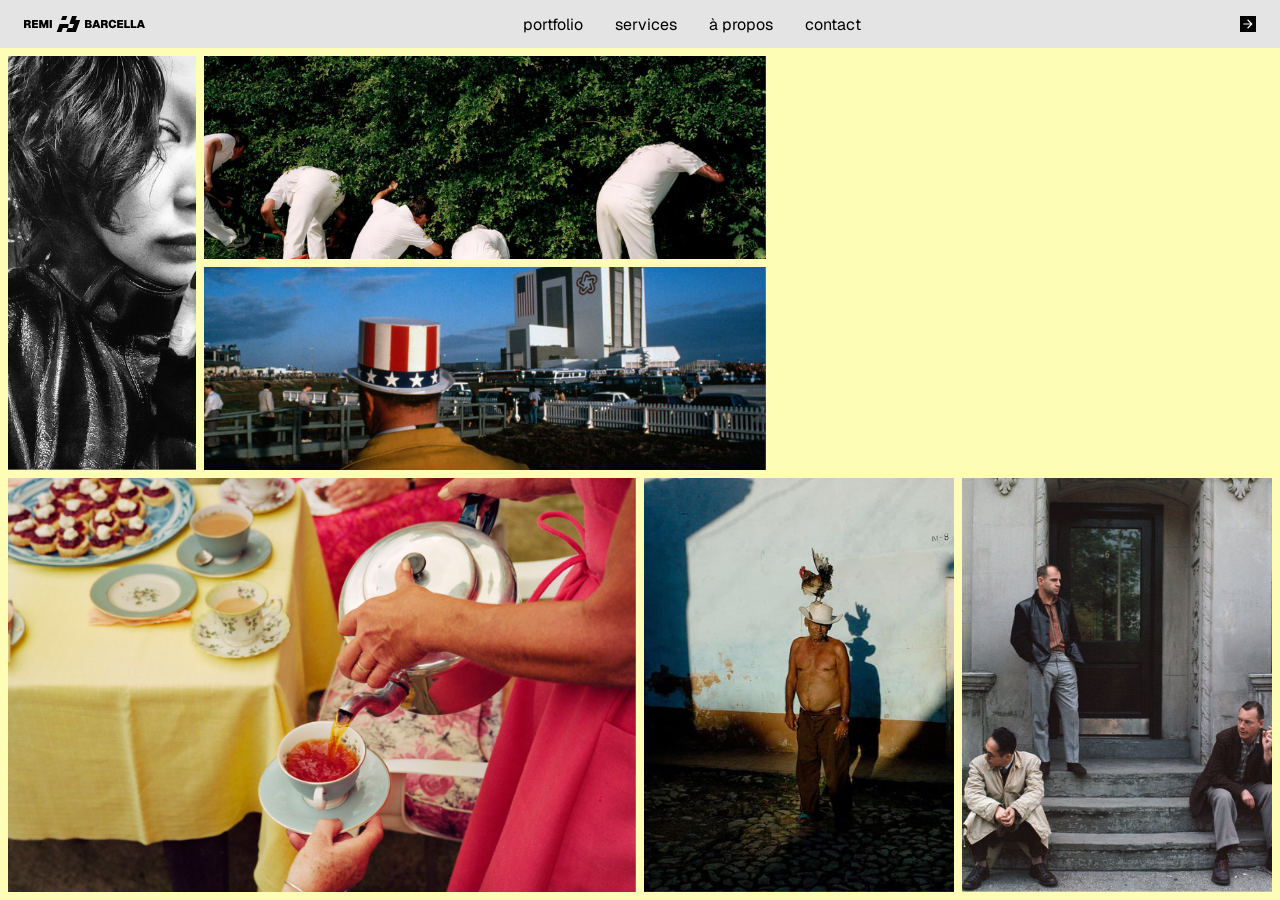
==== index.html @ a30135c5 "upload des fichiers Fichiers html, css et dossiers d'images" ====
<!DOCTYPE html>
<html lang="en">

<head>
    <meta charset="UTF-8">
    <meta name="viewport" content="width=device-width, initial-scale=1.0">
    <title>PORTFOLIO © RÉMI BARCELLA</title>
    <link rel="stylesheet" href="style.css">
</head>

<body>


    <div class="header">

        <img src="./images/Logo-Small.svg" alt="Profile Image">
        <div class="navigation">
            <a href="">portfolio</a>
            <a href="">services</a>
            <a href="">à propos</a>
            <a href="">contact</a>
        </div>
        <img src="./images/arrow_forward.svg" alt="">

    </div>


    <div class="portfolio">

        <div class="portfolio-horizontal-1">
            <img src="./images/projet-1.png" alt="">
            <div class="portfolio-vertical">
                <img src="./images/projet-2.png" alt="">
                <img src="./images/projet-3.png" alt="">
            </div>
        </div>

        <div class="portfolio-horizontal-2">
            <img src="./images/projet-4.png" alt="">
            <div class="portfolio-horizontal-3">
                <img src="./images/projet-5.png" alt="">
                <img src="./images/projet-6.png" alt="">
            </div>

        </div>

    </div>


</body>

</html>
---- style.css ----
@import url('https://fonts.googleapis.com/css2?family=Geist:ital,wght@0,100..900;1,100..900&display=swap');

* {
    padding: 0;
    margin: 0;
    box-sizing: border-box;
}

body {
    font-family: "Geist", sans-serif;
}

a {
    text-decoration: none;
    color: black;
}

.header {
    background-color: rgb(228, 228, 228);
    display: flex;
    justify-content: space-between;
    align-items: center;
    padding: 16px 24px;
    height: 48px;
}

.header img {
    height: 16px;
}

.navigation {
    display: flex;
    align-items: center;
    gap: 32px;
}

.portfolio {
    background-color: rgba(252, 249, 32, 0.329);
    padding: 8px;
    display: flex;
    flex-direction: column;
    gap: 8px;
    height: calc(100vh - 48px);
}

.portfolio-horizontal-1 {
    width: 60%;
    flex: 1;
    min-height: 0;
    display: flex;
    gap: 8px;
}

.portfolio-horizontal-1 > img {
    flex: 7;
    min-width: 0;
}

.portfolio-vertical {
    flex: 3;
    min-width: 0;
    min-height: 0;
    display: flex;
    flex-direction: column;
    gap: 8px;
}

.portfolio-horizontal-2 {
    width: 100%;
    flex: 1;
    min-height: 0;
    display: flex;
    gap: 8px;
}

.portfolio-horizontal-3 {
    width: 50%;
    flex: 1;
    min-width: 0;
    min-height: 0;
    display: flex;
    gap: 8px;
}

.portfolio img {
    display: block;
    width: 100%;
    height: 100%;
    min-width: 0;
    min-height: 0;
    flex: 1;
    object-fit: cover;
}
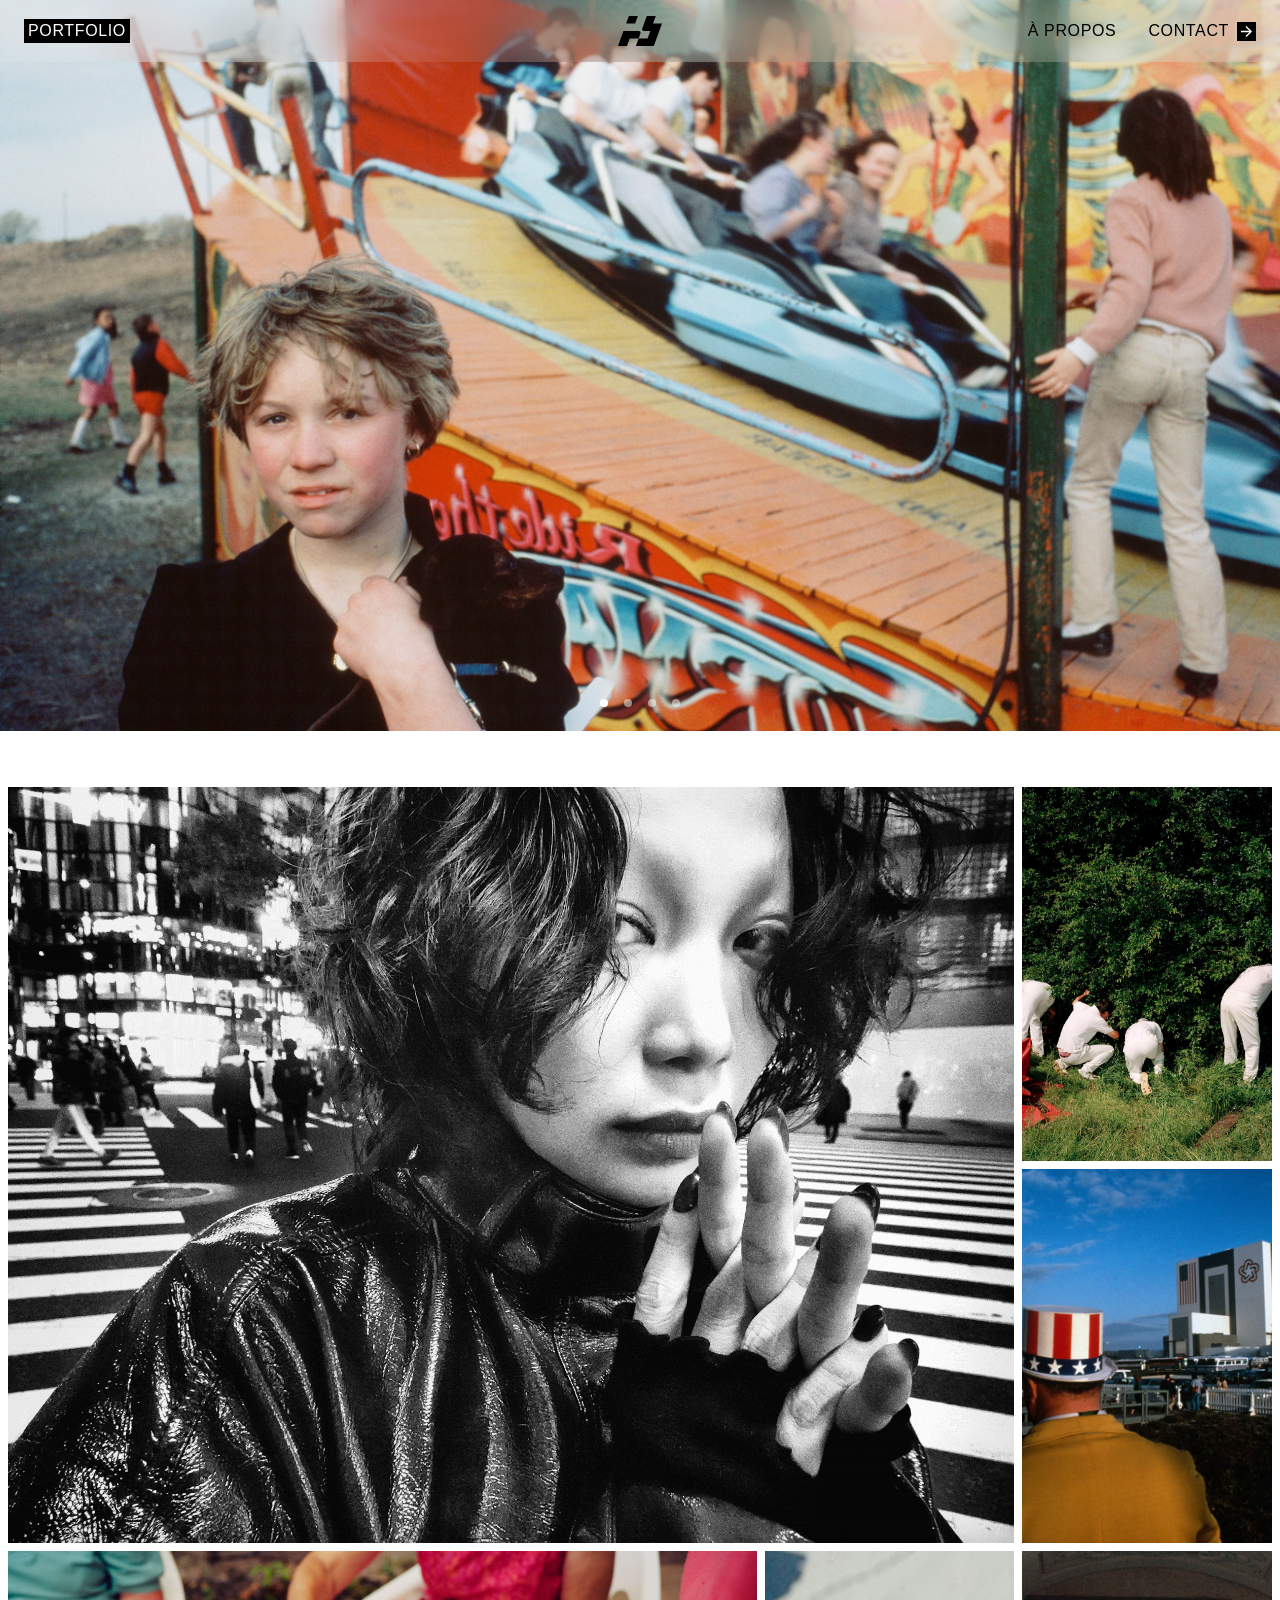
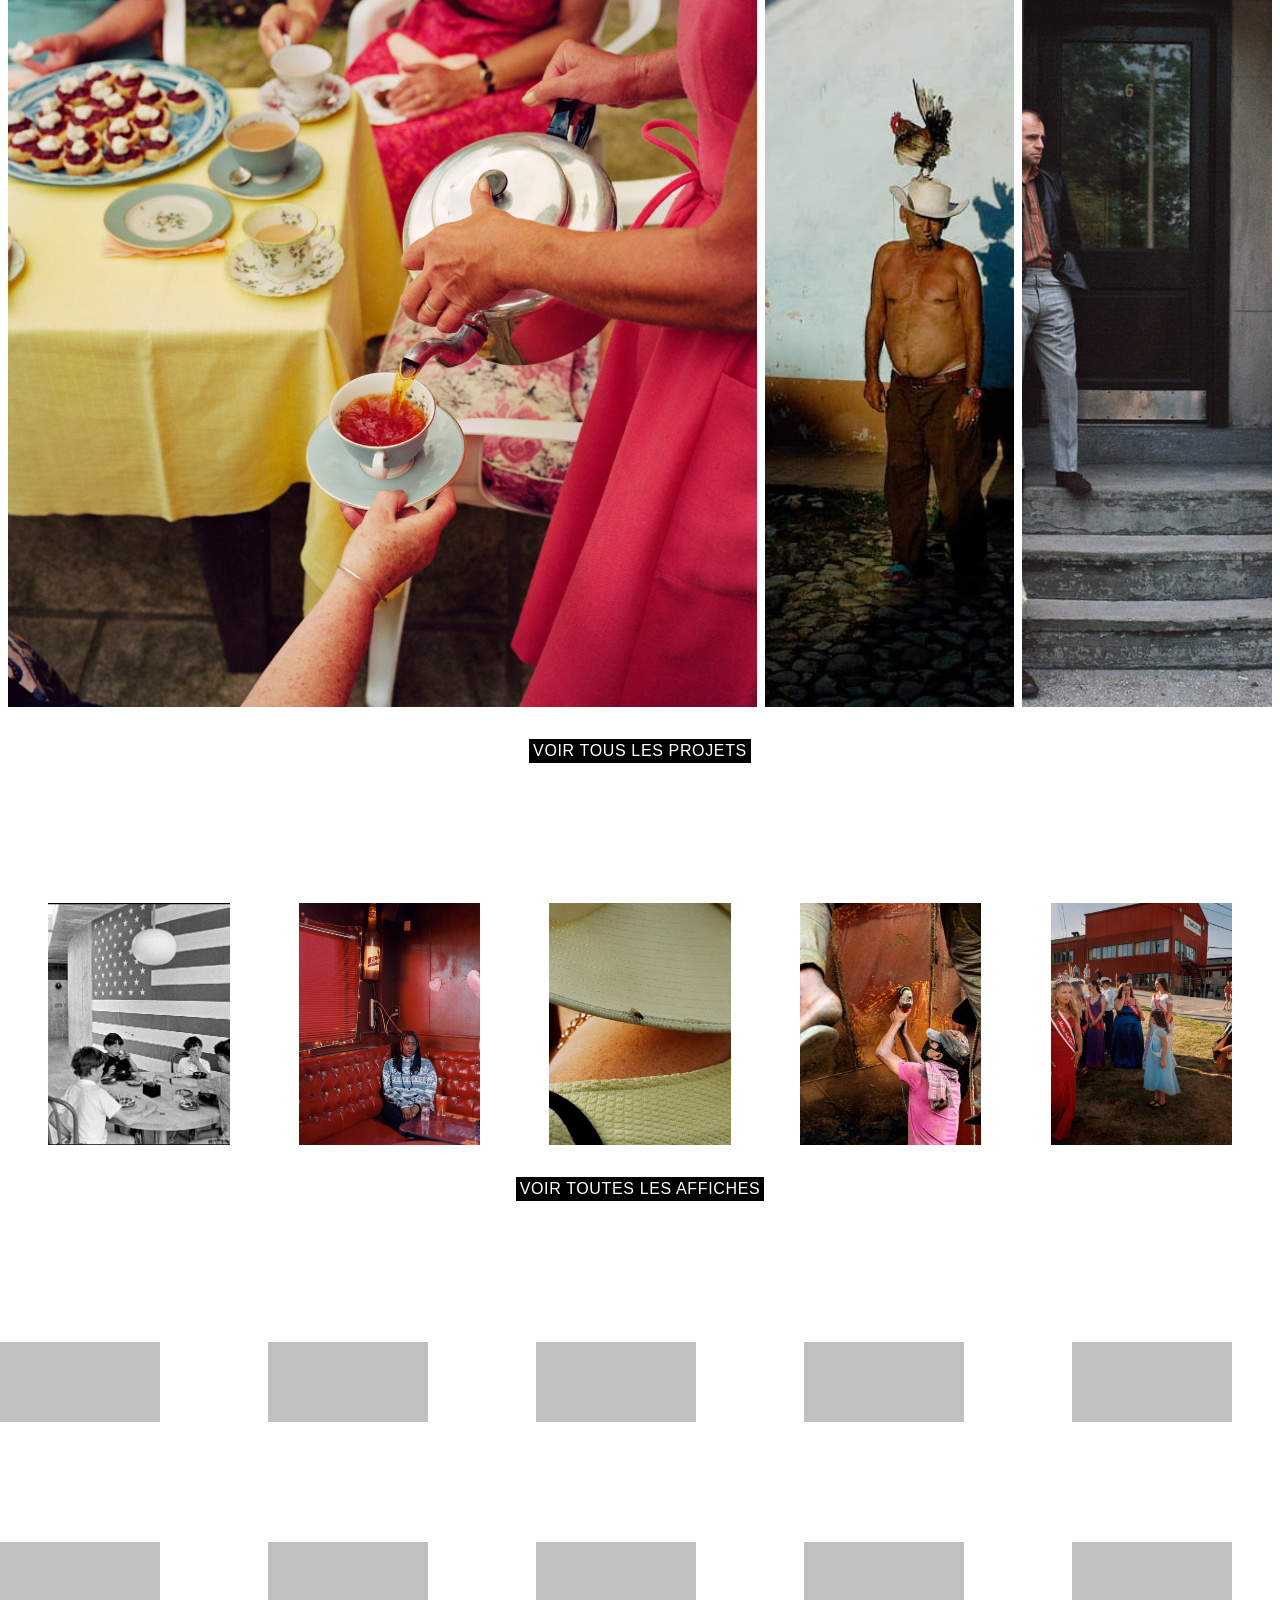
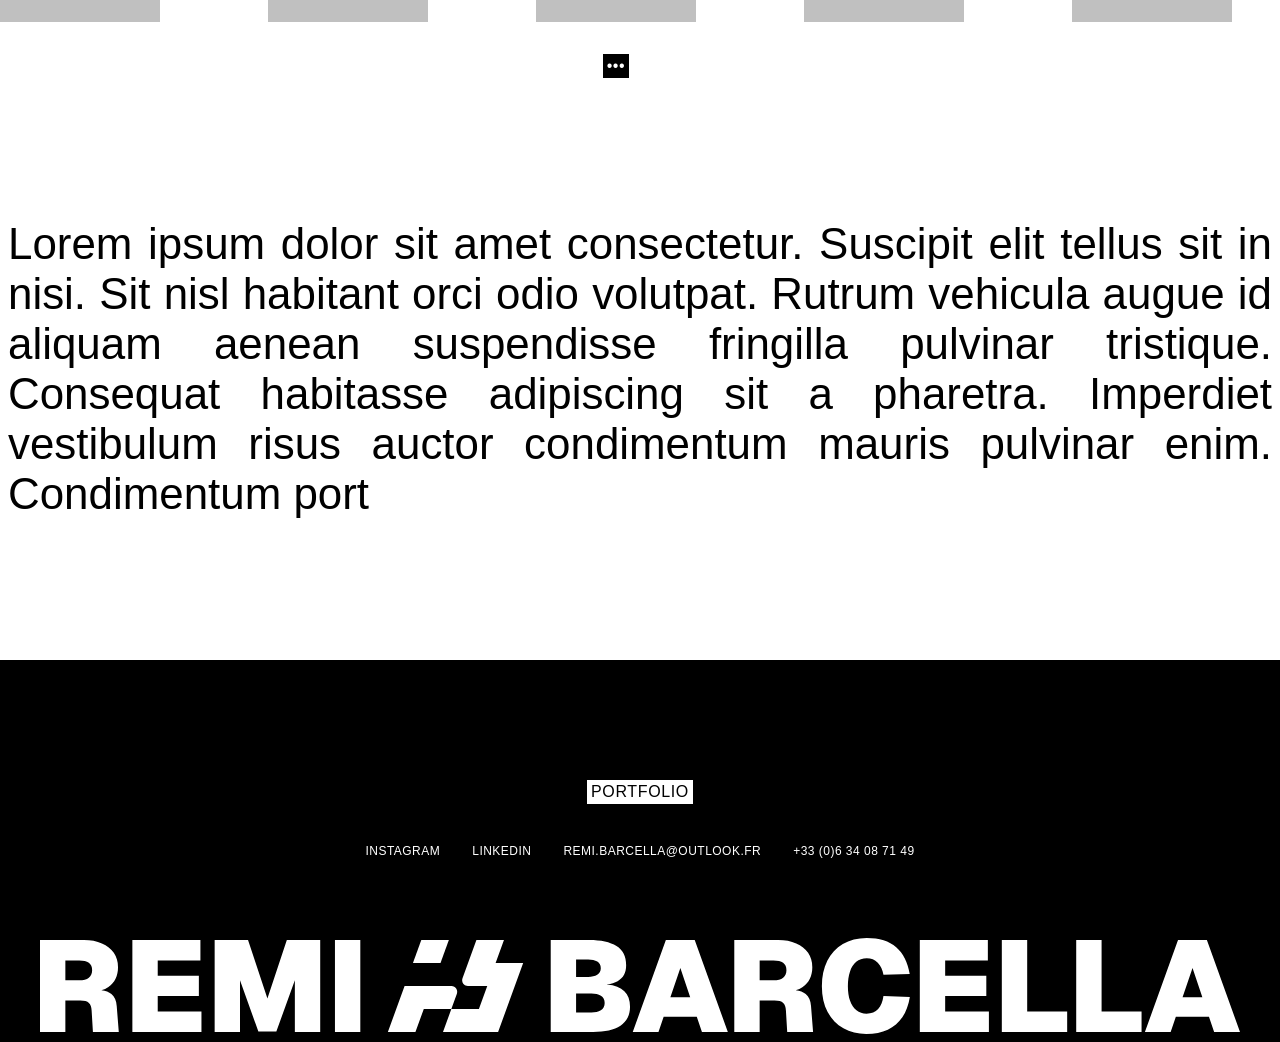
==== commit 51a28320: "new" ====
--- a/index.html
+++ b/index.html
@@ -1,52 +1,137 @@
-<!DOCTYPE html>
-<html lang="en">
+<!doctype html>
+<html lang="<!-- figma:lang -->">
+  <head>
+    <!-- figma:head-start -->
+    <meta charset="UTF-8" />
+    <meta name="viewport" content="width=device-width, initial-scale=1.0" />
+    <title><!-- figma:title --></title>
+    <link rel="stylesheet" href="./style.css" />
+    <!-- figma:head-end -->
+  </head>
+  <body>
+    <!-- figma:body-start -->
+    <div id="top">
+      <header class="header">
+        <nav class="header__primary" aria-label="Navigation principale">
+          <a class="tag tag--dark" href="#portfolio">Portfolio</a>
+        </nav>
 
-<head>
-    <meta charset="UTF-8">
-    <meta name="viewport" content="width=device-width, initial-scale=1.0">
-    <title>PORTFOLIO © RÉMI BARCELLA</title>
-    <link rel="stylesheet" href="style.css">
-</head>
+        <a class="small-logo" href="#top" aria-label="Retour en haut">
+          <span class="small-logo__left"><img src="./images/3428a.svg" alt="" /></span>
+          <span class="small-logo__mark"><img src="./images/594ac.svg" alt="" /></span>
+          <span class="small-logo__right"><img src="./images/a2c84.svg" alt="" /></span>
+        </a>
 
-<body>
+        <nav class="header__secondary" aria-label="Navigation secondaire">
+          <a class="nav-link" href="#about">À propos</a>
+          <a class="nav-link nav-link--arrow" href="#contact">
+            Contact
+            <img src="./images/b7818.svg" alt="" />
+          </a>
+        </nav>
+      </header>
 
+      <main>
+        <section class="hero" aria-label="Projet à la une">
+          <img src="./images/adb32.png" alt="Une jeune personne devant un manège de fête foraine" />
+          <img class="hero__position" src="./images/add03.svg" alt="" />
+        </section>
 
-    <div class="header">
+        <section class="portfolio section" id="portfolio" aria-label="Projets sélectionnés">
+          <div class="project-grid">
+            <a class="project project--lead" href="#contact">
+              <img src="./images/5c494.png" alt="Portrait devant un manège de fête foraine" />
+              <span class="project__label">Voir le projet</span>
+            </a>
+            <a class="project project--small" href="#contact">
+              <img src="./images/0b1e1.png" alt="Portrait de rue en noir et blanc" />
+              <span class="project__label">Voir le projet</span>
+            </a>
+            <a class="project project--small" href="#contact">
+              <img src="./images/46a78.png" alt="Oiseaux blancs marchant dans la végétation" />
+              <span class="project__label">Voir le projet</span>
+            </a>
+            <a class="project project--wide" href="#contact">
+              <img src="./images/0b8a1.png" alt="Thé versé à table" />
+              <span class="project__label">Voir le projet</span>
+            </a>
+            <a class="project project--half" href="#contact">
+              <img src="./images/79999.png" alt="Architecture industrielle sous un ciel bleu" />
+              <span class="project__label">Voir le projet</span>
+            </a>
+            <a class="project project--half" href="#contact">
+              <img src="./images/2a50b.png" alt="Personnes devant un bâtiment vitré" />
+              <span class="project__label">Voir le projet</span>
+            </a>
+          </div>
+          <a class="tag tag--dark section__button" href="#contact">Voir tous les projets</a>
+        </section>
 
-        <img src="./images/Logo-Small.svg" alt="Profile Image">
-        <div class="navigation">
-            <a href="">portfolio</a>
-            <a href="">services</a>
-            <a href="">à propos</a>
-            <a href="">contact</a>
+        <section class="posters section" aria-label="Affiches sélectionnées">
+          <div class="posters__row">
+            <a class="poster" href="#contact">
+              <img src="./images/ac5cf.png" alt="Affiche éditoriale dans un intérieur blanc" />
+            </a>
+            <a class="poster" href="#contact">
+              <img src="./images/9301e.png" alt="Affiche d’exposition rouge" />
+            </a>
+            <a class="poster" href="#contact">
+              <img src="./images/ee701.png" alt="Affiche crème et orange minimaliste" />
+            </a>
+            <a class="poster" href="#contact">
+              <img src="./images/47219.png" alt="Affiche de mode colorée" />
+            </a>
+            <a class="poster" href="#contact">
+              <img src="./images/5e189.png" alt="Affiche rouge pour un événement culturel" />
+            </a>
+          </div>
+          <a class="tag tag--dark section__button" href="#contact">Voir toutes les affiches</a>
+        </section>
+
+        <section class="logos section" aria-label="Identités sélectionnées">
+          <div class="logos__grid">
+            <a class="logo-placeholder" href="#contact" aria-label="Projet d’identité 1"></a>
+            <a class="logo-placeholder" href="#contact" aria-label="Projet d’identité 2"></a>
+            <a class="logo-placeholder" href="#contact" aria-label="Projet d’identité 3"></a>
+            <a class="logo-placeholder" href="#contact" aria-label="Projet d’identité 4"></a>
+            <a class="logo-placeholder" href="#contact" aria-label="Projet d’identité 5"></a>
+            <a class="logo-placeholder" href="#contact" aria-label="Projet d’identité 6"></a>
+            <a class="logo-placeholder" href="#contact" aria-label="Projet d’identité 7"></a>
+            <a class="logo-placeholder" href="#contact" aria-label="Projet d’identité 8"></a>
+            <a class="logo-placeholder" href="#contact" aria-label="Projet d’identité 9"></a>
+            <a class="logo-placeholder" href="#contact" aria-label="Projet d’identité 10"></a>
+          </div>
+          <a
+            class="tag tag--dark section__button"
+            href="#contact"
+            aria-label="Voir toutes les identités"
+            >•••</a
+          >
+        </section>
+
+        <section class="about" id="about">
+          <p>
+            Lorem ipsum dolor sit amet consectetur. Suscipit elit tellus sit in nisi. Sit nisl
+            habitant orci odio volutpat. Rutrum vehicula augue id aliquam aenean suspendisse
+            fringilla pulvinar tristique. Consequat habitasse adipiscing sit a pharetra. Imperdiet
+            vestibulum risus auctor condimentum mauris pulvinar enim. Condimentum port
+          </p>
+        </section>
+      </main>
+
+      <footer class="footer" id="contact">
+        <div class="footer__contact">
+          <a class="tag tag--light" href="#portfolio">Portfolio</a>
+          <nav class="footer__links" aria-label="Liens de contact">
+            <a href="https://www.instagram.com/" target="_blank" rel="noreferrer">Instagram</a>
+            <a href="https://www.linkedin.com/" target="_blank" rel="noreferrer">LinkedIn</a>
+            <a href="mailto:remi.barcella@outlook.fr">remi.barcella@outlook.fr</a>
+            <a href="tel:+33634087149">+33 (0)6 34 08 71 49</a>
+          </nav>
         </div>
-        <img src="./images/arrow_forward.svg" alt="">
-
+        <img class="footer__logo" src="./images/176ca.svg" alt="Remi Barcella" />
+      </footer>
     </div>
-
-
-    <div class="portfolio">
-
-        <div class="portfolio-horizontal-1">
-            <img src="./images/projet-1.png" alt="">
-            <div class="portfolio-vertical">
-                <img src="./images/projet-2.png" alt="">
-                <img src="./images/projet-3.png" alt="">
-            </div>
-        </div>
-
-        <div class="portfolio-horizontal-2">
-            <img src="./images/projet-4.png" alt="">
-            <div class="portfolio-horizontal-3">
-                <img src="./images/projet-5.png" alt="">
-                <img src="./images/projet-6.png" alt="">
-            </div>
-
-        </div>
-
-    </div>
-
-
-</body>
-
-</html>+    <!-- figma:body-end -->
+  </body>
+</html>
--- a/style.css
+++ b/style.css
@@ -1,94 +1,613 @@
-
-@import url('https://fonts.googleapis.com/css2?family=Geist:ital,wght@0,100..900;1,100..900&display=swap');
-
-* {
-    padding: 0;
+@font-face {
+  font-family: "Geist:Bold";
+  src: url("https://static.figma.com/font/Geist_wght__1") format("woff2");
+  font-style: normal;
+  font-weight: 700;
+}
+
+@font-face {
+  font-family: "Geist:Regular";
+  src: url("https://static.figma.com/font/Geist_wght__1") format("woff2");
+  font-style: normal;
+  font-weight: 400;
+}
+
+@layer base {
+  *,
+  *::before,
+  *::after {
+    box-sizing: border-box;
+  }
+
+  html {
+    scroll-behavior: smooth;
+  }
+
+  body {
+    min-width: 320px;
     margin: 0;
-    box-sizing: border-box;
-}
-
-body {
-    font-family: "Geist", sans-serif;
-}
-
-a {
+    background: #fff;
+    color: #000;
+    font-family: "Geist:Regular", Arial, sans-serif;
+  }
+
+  a {
+    color: inherit;
     text-decoration: none;
-    color: black;
+  }
+
+  img {
+    display: block;
+  }
+
+  p {
+    margin: 0;
+  }
+}
+
+:root {
+  --page-gap: clamp(88px, 11vw, 180px);
+  --edge: clamp(8px, 0.5vw, 12px);
 }
 
 .header {
-    background-color: rgb(228, 228, 228);
-    display: flex;
-    justify-content: space-between;
-    align-items: center;
-    padding: 16px 24px;
-    height: 48px;
-}
-
-.header img {
-    height: 16px;
-}
-
-.navigation {
-    display: flex;
-    align-items: center;
-    gap: 32px;
+  position: absolute;
+  z-index: 10;
+  top: 0;
+  left: 0;
+  display: grid;
+  width: 100%;
+  grid-template-columns: 1fr auto 1fr;
+  align-items: center;
+  padding: 16px 24px;
+  background: rgb(255 255 255 / 10%);
+  backdrop-filter: blur(25px);
+}
+
+.header__primary {
+  justify-self: start;
+}
+
+.header__secondary {
+  display: flex;
+  align-items: center;
+  justify-self: end;
+  gap: 32px;
+}
+
+.tag,
+.nav-link,
+.footer__links {
+  letter-spacing: 0.04em;
+  text-transform: uppercase;
+}
+
+.tag {
+  display: inline-flex;
+  align-items: center;
+  justify-content: center;
+  padding: 4px;
+  font-size: 16px;
+  line-height: 1;
+  transition:
+    color 180ms ease,
+    background-color 180ms ease;
+}
+
+.tag--dark {
+  background: #000;
+  color: #fff;
+}
+
+.tag--dark:hover,
+.tag--dark:focus-visible {
+  background: #fff;
+  color: #000;
+  outline: 1px solid #000;
+}
+
+.tag--light {
+  background: #fff;
+  color: #000;
+}
+
+.tag--light:hover,
+.tag--light:focus-visible {
+  background: #000;
+  color: #fff;
+  outline: 1px solid #fff;
+}
+
+.nav-link {
+  position: relative;
+  font-size: 16px;
+  line-height: 1;
+}
+
+.nav-link::after,
+.footer__links a::after {
+  position: absolute;
+  right: 0;
+  bottom: -4px;
+  left: 0;
+  height: 1px;
+  content: "";
+  background: currentColor;
+  transform: scaleX(0);
+  transform-origin: right;
+  transition: transform 220ms ease;
+}
+
+.nav-link:hover::after,
+.nav-link:focus-visible::after,
+.footer__links a:hover::after,
+.footer__links a:focus-visible::after {
+  transform: scaleX(1);
+  transform-origin: left;
+}
+
+.nav-link--arrow {
+  display: flex;
+  align-items: center;
+  gap: 8px;
+}
+
+.nav-link--arrow img {
+  width: 19px;
+  height: 19px;
+  transition: transform 300ms ease-out;
+}
+
+.nav-link--arrow:hover img {
+  transform: translateX(5px);
+}
+
+.small-logo {
+  position: relative;
+  display: block;
+  width: 44px;
+  height: 30px;
+  overflow: hidden;
+}
+
+.small-logo span,
+.small-logo img {
+  position: absolute;
+  inset: 0;
+  width: 100%;
+  height: 100%;
+}
+
+.small-logo__left {
+  transform: translateX(-118%);
+  transition: transform 200ms ease-out;
+}
+
+.small-logo__mark {
+  transition: transform 200ms ease-out;
+}
+
+.small-logo__right {
+  transform: translateX(118%);
+  transition: transform 200ms ease-out;
+}
+
+.small-logo:hover .small-logo__left {
+  transform: translateX(-28%);
+}
+
+.small-logo:hover .small-logo__mark {
+  transform: scale(0.7);
+}
+
+.small-logo:hover .small-logo__right {
+  transform: translateX(28%);
+}
+
+main {
+  display: flex;
+  flex-direction: column;
+  gap: var(--page-gap);
+}
+
+.hero {
+  position: relative;
+  display: flex;
+  width: 100%;
+  aspect-ratio: 1632 / 932;
+  align-items: flex-end;
+  justify-content: center;
+  padding: 24px;
+  overflow: hidden;
+}
+
+.hero > img:first-child {
+  position: absolute;
+  inset: 0;
+  width: 100%;
+  height: 100%;
+  object-fit: cover;
+}
+
+.hero__position {
+  position: relative;
+  z-index: 1;
+  width: 80px;
+  height: 8px;
+}
+
+.section {
+  display: flex;
+  flex-direction: column;
+  align-items: center;
+  gap: 32px;
 }
 
 .portfolio {
-    background-color: rgba(252, 249, 32, 0.329);
-    padding: 8px;
+  margin-top: calc(-1 * var(--page-gap) + 56px);
+  padding-inline: 8px;
+}
+
+.project-grid {
+  display: grid;
+  width: 100%;
+  grid-template-columns: 3fr 1fr 1fr;
+  grid-template-rows: repeat(4, minmax(0, 1fr));
+  gap: 8px;
+  aspect-ratio: 1616 / 1100.5;
+}
+
+.project {
+  position: relative;
+  min-height: 0;
+  overflow: hidden;
+}
+
+.project > img {
+  width: 100%;
+  height: 100%;
+  object-fit: cover;
+  transition: transform 300ms ease-out;
+}
+
+.project:hover > img,
+.project:focus-visible > img {
+  transform: scale(1.025);
+}
+
+.project__label {
+  position: absolute;
+  bottom: 24px;
+  left: 24px;
+  padding: 4px;
+  background: #000;
+  color: #fff;
+  font-size: 13px;
+  letter-spacing: 0.04em;
+  opacity: 0;
+  text-transform: uppercase;
+  transform: translateY(8px);
+  transition:
+    opacity 300ms ease-out,
+    transform 300ms ease-out;
+}
+
+.project:hover .project__label,
+.project:focus-visible .project__label {
+  opacity: 1;
+  transform: translateY(0);
+}
+
+.project--lead {
+  grid-column: 1 / 3;
+  grid-row: 1 / 3;
+}
+
+.project--small:nth-child(2) {
+  grid-column: 3;
+  grid-row: 1;
+}
+
+.project--small:nth-child(3) {
+  grid-column: 3;
+  grid-row: 2;
+}
+
+.project--wide {
+  grid-column: 1;
+  grid-row: 3 / 5;
+}
+
+.project--half:nth-child(5) {
+  grid-column: 2;
+  grid-row: 3 / 5;
+}
+
+.project--half:nth-child(6) {
+  grid-column: 3;
+  grid-row: 3 / 5;
+}
+
+.section__button {
+  align-self: center;
+}
+
+.posters {
+  padding-inline: 48px;
+}
+
+.posters__row {
+  display: flex;
+  width: min(100%, 1461px);
+  align-items: center;
+  justify-content: space-between;
+  gap: clamp(24px, 5.4vw, 88px);
+}
+
+.poster {
+  width: 237px;
+  aspect-ratio: 237 / 316;
+  overflow: hidden;
+}
+
+.poster img {
+  width: 100%;
+  height: 100%;
+  object-fit: cover;
+  transition: transform 200ms ease-out;
+}
+
+.poster:last-child img {
+  width: 166.67%;
+  max-width: none;
+  transform: translateX(-19.48%);
+}
+
+.poster:hover img,
+.poster:focus-visible img {
+  transform: scale(1.045);
+}
+
+.poster:last-child:hover img,
+.poster:last-child:focus-visible img {
+  transform: translateX(-19.48%) scale(1.045);
+}
+
+.logos {
+  width: min(calc(100% - 48px), 1460px);
+}
+
+.logos__grid {
+  display: grid;
+  width: 100%;
+  grid-template-columns: repeat(5, 160px);
+  justify-content: space-between;
+  row-gap: 120px;
+}
+
+.logo-placeholder {
+  width: 160px;
+  height: 80px;
+  background: #c0c0c0;
+  transition:
+    background-color 200ms ease-out,
+    transform 200ms ease-out;
+}
+
+.logo-placeholder:hover,
+.logo-placeholder:focus-visible {
+  background: #000;
+  transform: translateY(-4px);
+}
+
+.about {
+  padding-inline: 8px;
+}
+
+.about p {
+  max-width: 1616px;
+  margin-inline: auto;
+  font-size: clamp(30px, 3.43vw, 56px);
+  line-height: normal;
+  text-align: justify;
+}
+
+.footer {
+  display: flex;
+  flex-direction: column;
+  align-items: center;
+  gap: 80px;
+  margin-top: var(--page-gap);
+  padding: 120px 40px 8px;
+  background: #000;
+  color: #fff;
+}
+
+.footer__contact {
+  display: flex;
+  flex-direction: column;
+  align-items: center;
+  gap: 40px;
+}
+
+.footer__links {
+  display: flex;
+  align-items: center;
+  gap: 32px;
+  font-size: 12px;
+}
+
+.footer__links a {
+  position: relative;
+}
+
+.footer__logo {
+  width: 100%;
+  height: auto;
+}
+
+@media (max-width: 900px) {
+  :root {
+    --page-gap: 96px;
+  }
+
+  .header {
+    padding: 12px 16px;
+  }
+
+  .header__secondary {
+    gap: 16px;
+  }
+
+  .nav-link {
+    font-size: 13px;
+  }
+
+  .project-grid {
+    grid-template-columns: repeat(2, 1fr);
+    grid-template-rows: none;
+    aspect-ratio: auto;
+  }
+
+  .project,
+  .project--lead,
+  .project--small:nth-child(2),
+  .project--small:nth-child(3),
+  .project--wide,
+  .project--half:nth-child(5),
+  .project--half:nth-child(6) {
+    grid-column: auto;
+    grid-row: auto;
+    aspect-ratio: 4 / 3;
+  }
+
+  .project--lead {
+    grid-column: 1 / -1;
+    aspect-ratio: 966 / 731;
+  }
+
+  .posters {
+    padding-inline: 24px;
+  }
+
+  .posters__row {
+    gap: 24px;
+    overflow-x: auto;
+    padding-bottom: 8px;
+    scroll-snap-type: x mandatory;
+  }
+
+  .poster {
+    width: 28vw;
+    min-width: 180px;
+    scroll-snap-align: start;
+  }
+
+  .logos__grid {
+    grid-template-columns: repeat(3, 160px);
+    justify-content: space-around;
+    row-gap: 72px;
+  }
+
+  .footer__links {
+    flex-wrap: wrap;
+    justify-content: center;
+  }
+}
+
+@media (max-width: 600px) {
+  :root {
+    --page-gap: 72px;
+  }
+
+  .header {
+    grid-template-columns: 1fr auto;
+  }
+
+  .header__primary,
+  .header__secondary .nav-link:first-child {
+    display: none;
+  }
+
+  .small-logo {
+    grid-column: 1;
+    grid-row: 1;
+    justify-self: start;
+  }
+
+  .header__secondary {
+    grid-column: 2;
+    grid-row: 1;
+  }
+
+  .hero {
+    min-height: 62vh;
+    aspect-ratio: auto;
+  }
+
+  .portfolio {
+    margin-top: calc(-1 * var(--page-gap) + 32px);
+  }
+
+  .project-grid {
     display: flex;
     flex-direction: column;
-    gap: 8px;
-    height: calc(100vh - 48px);
-}
-
-.portfolio-horizontal-1 {
-    width: 60%;
-    flex: 1;
-    min-height: 0;
-    display: flex;
-    gap: 8px;
-}
-
-.portfolio-horizontal-1 > img {
-    flex: 7;
-    min-width: 0;
-}
-
-.portfolio-vertical {
-    flex: 3;
-    min-width: 0;
-    min-height: 0;
-    display: flex;
+  }
+
+  .project,
+  .project--lead {
+    width: 100%;
+    aspect-ratio: 4 / 3;
+  }
+
+  .project--lead {
+    aspect-ratio: 3 / 4;
+  }
+
+  .logos {
+    width: calc(100% - 32px);
+  }
+
+  .logos__grid {
+    grid-template-columns: repeat(2, minmax(0, 1fr));
+    gap: 48px 28px;
+  }
+
+  .logo-placeholder {
+    width: 100%;
+    height: auto;
+    aspect-ratio: 2 / 1;
+  }
+
+  .about {
+    padding-inline: 16px;
+  }
+
+  .about p {
+    font-size: 27px;
+    text-align: left;
+  }
+
+  .footer {
+    gap: 64px;
+    padding: 88px 16px 8px;
+  }
+
+  .footer__links {
     flex-direction: column;
-    gap: 8px;
-}
-
-.portfolio-horizontal-2 {
-    width: 100%;
-    flex: 1;
-    min-height: 0;
-    display: flex;
-    gap: 8px;
-}
-
-.portfolio-horizontal-3 {
-    width: 50%;
-    flex: 1;
-    min-width: 0;
-    min-height: 0;
-    display: flex;
-    gap: 8px;
-}
-
-.portfolio img {
-    display: block;
-    width: 100%;
-    height: 100%;
-    min-width: 0;
-    min-height: 0;
-    flex: 1;
-    object-fit: cover;
-}
+    gap: 18px;
+  }
+}
+
+@media (prefers-reduced-motion: reduce) {
+  html {
+    scroll-behavior: auto;
+  }
+
+  *,
+  *::before,
+  *::after {
+    scroll-behavior: auto !important;
+    transition-duration: 0.01ms !important;
+  }
+}
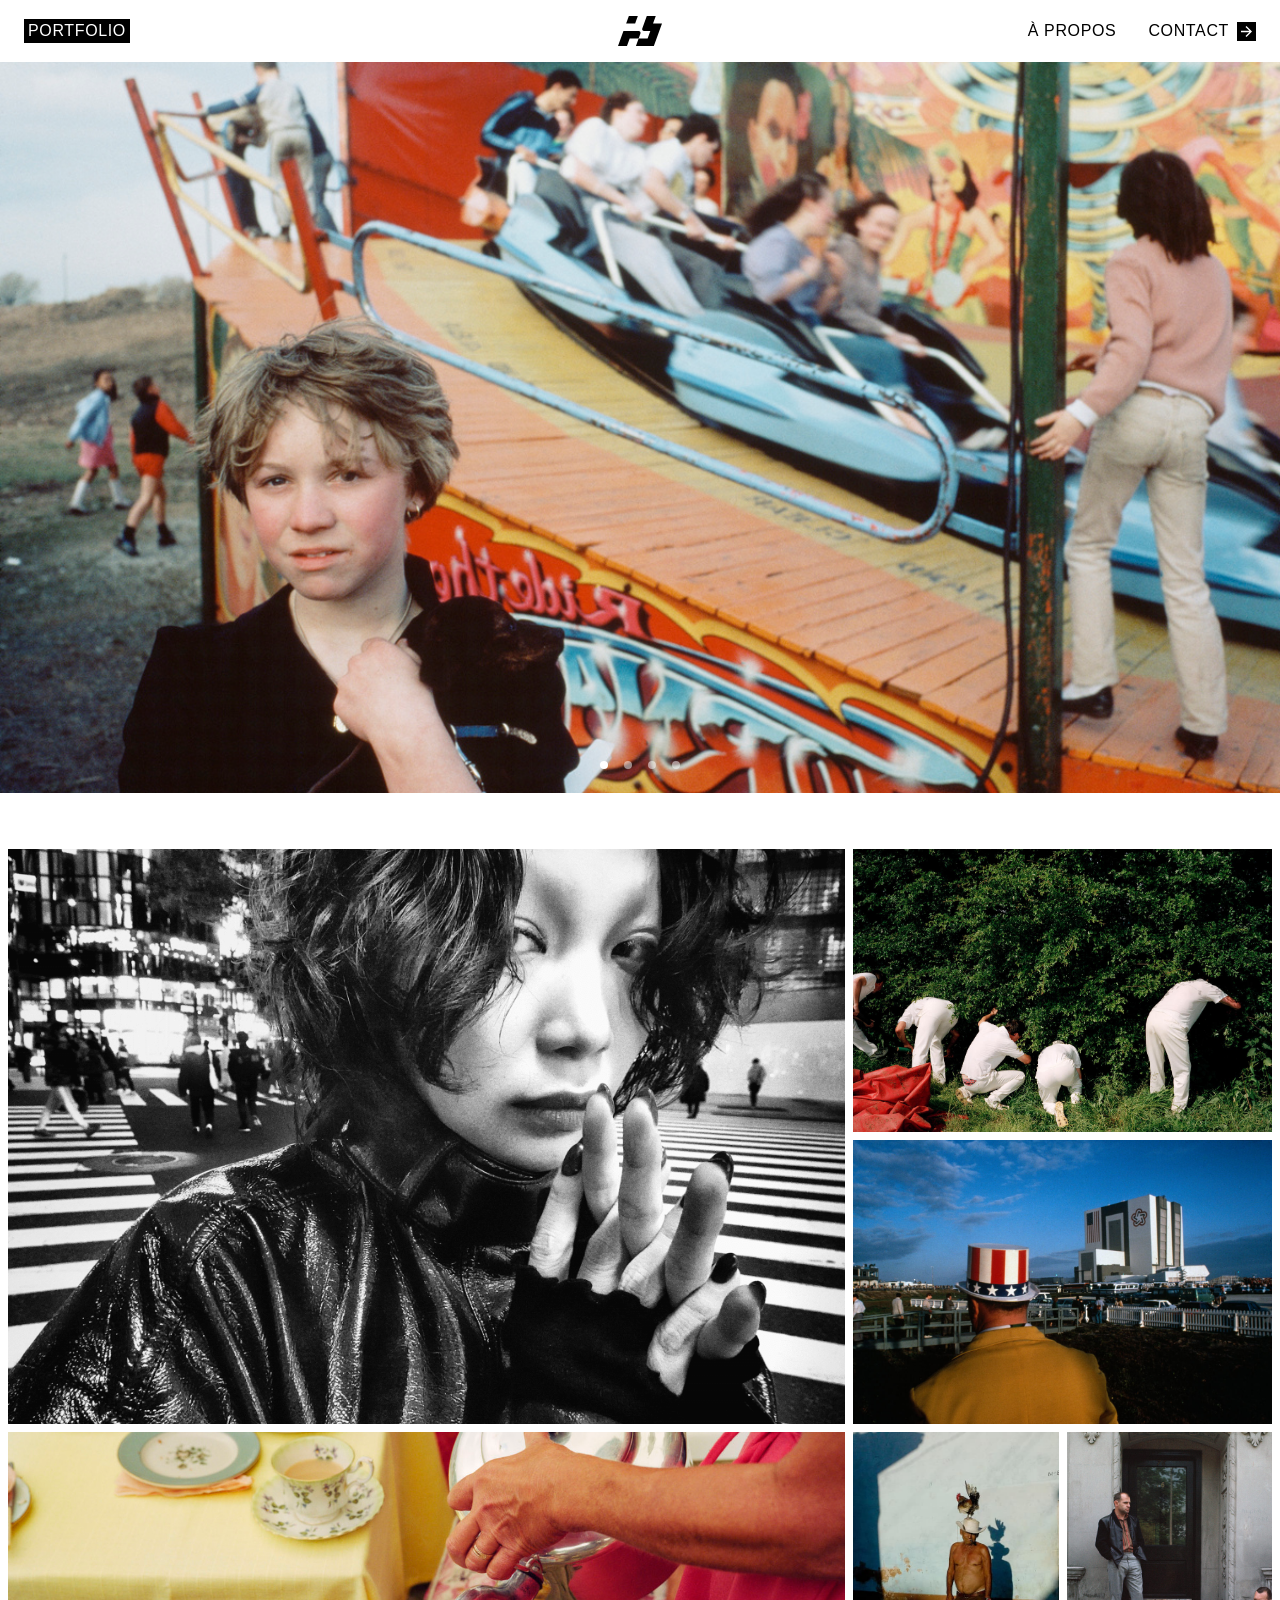
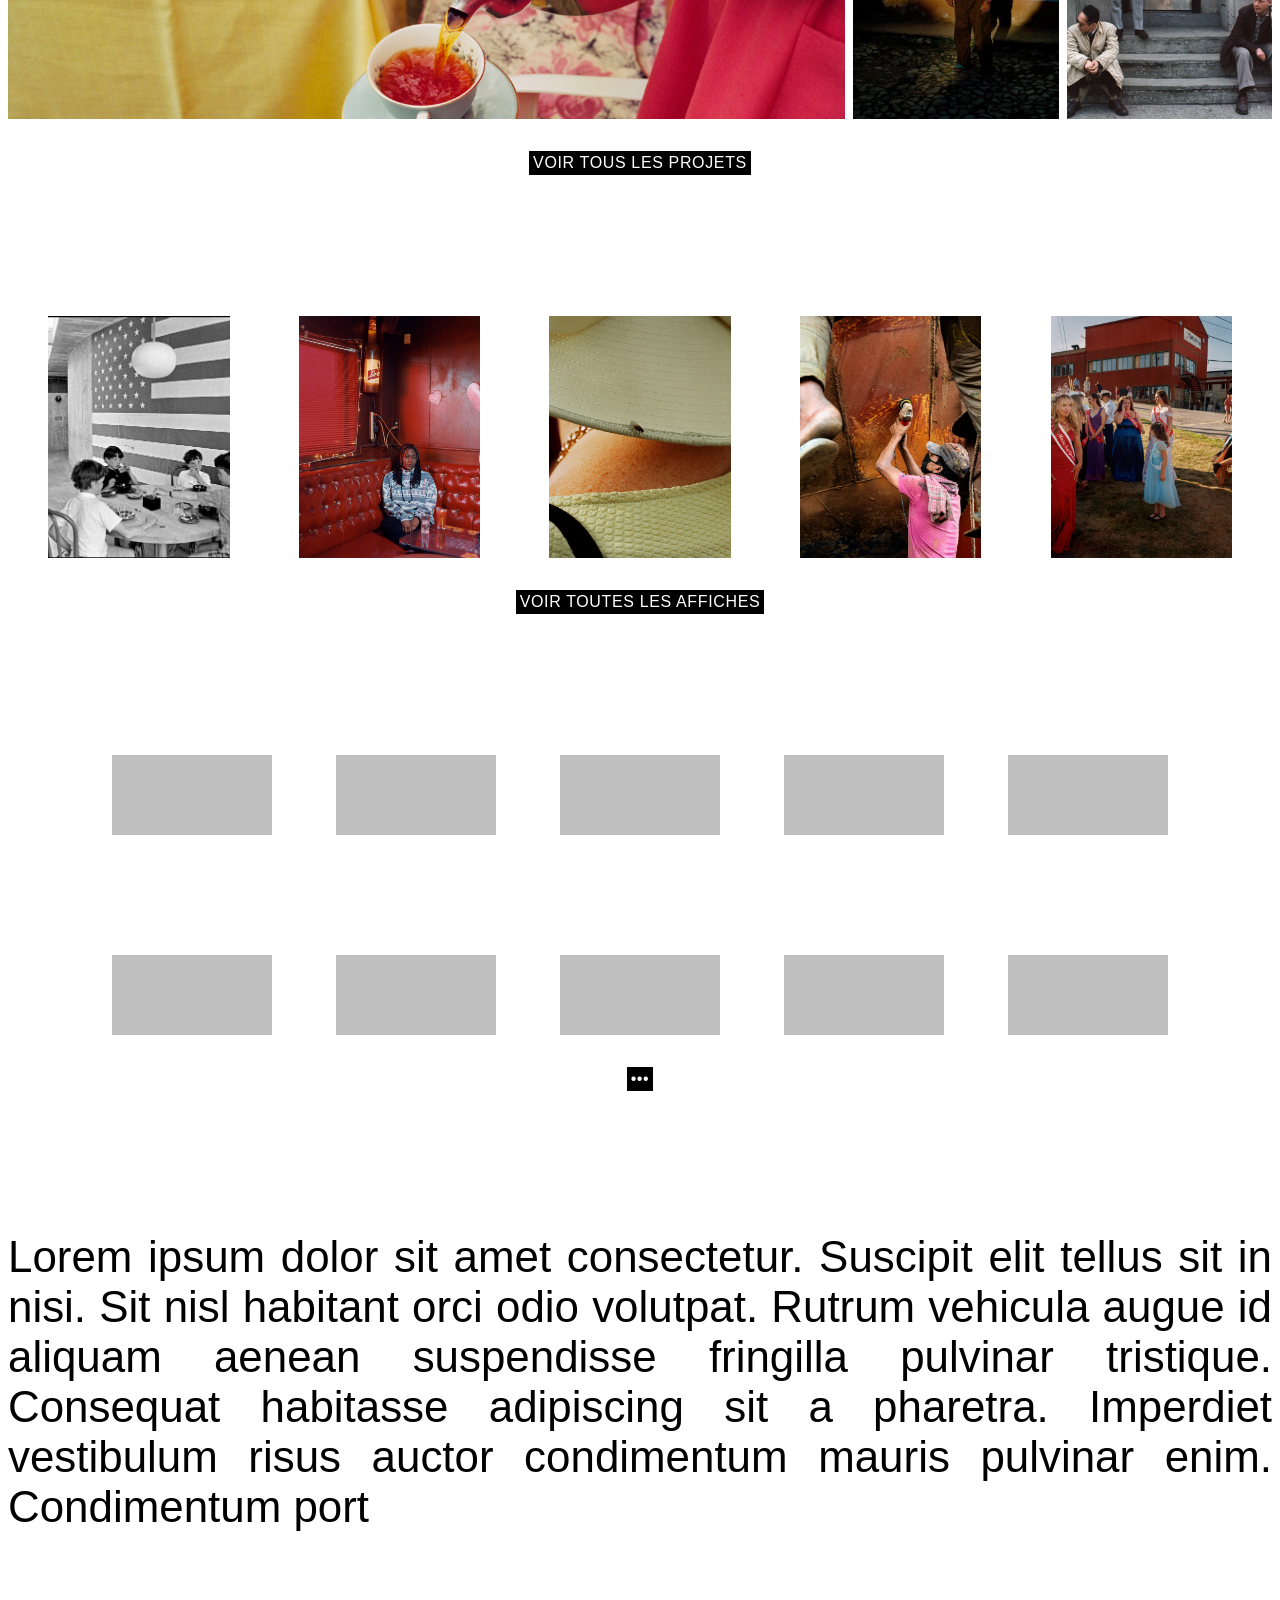
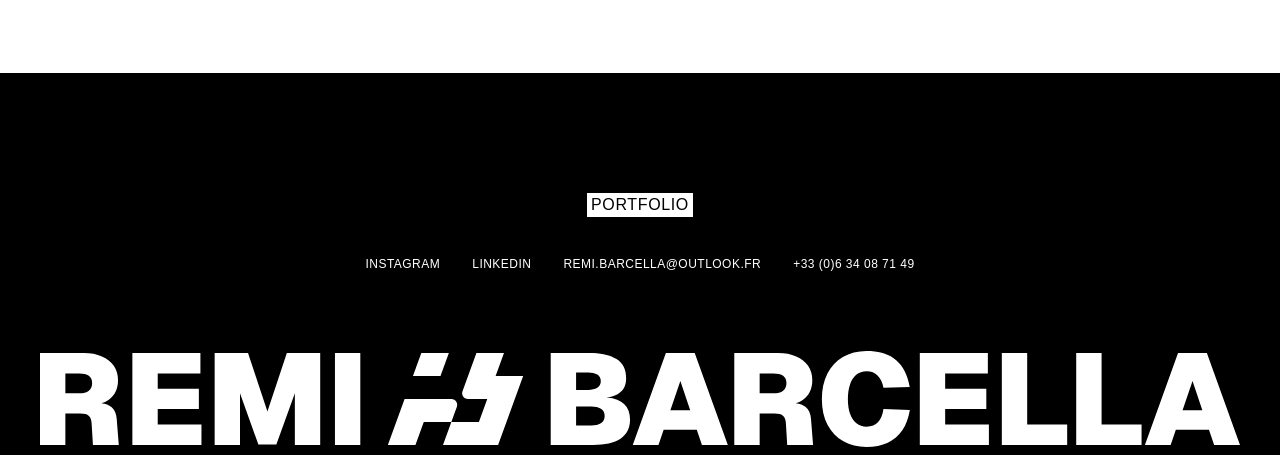
==== commit 6ee5aed8: "debug and projects grid" ====
--- a/index.html
+++ b/index.html
@@ -1,10 +1,10 @@
 <!doctype html>
-<html lang="<!-- figma:lang -->">
+<html lang="fr">
   <head>
     <!-- figma:head-start -->
     <meta charset="UTF-8" />
     <meta name="viewport" content="width=device-width, initial-scale=1.0" />
-    <title><!-- figma:title --></title>
+    <title>Rémi Barcella｜Portfolio</title>
     <link rel="stylesheet" href="./style.css" />
     <!-- figma:head-end -->
   </head>
@@ -39,30 +39,38 @@
 
         <section class="portfolio section" id="portfolio" aria-label="Projets sélectionnés">
           <div class="project-grid">
-            <a class="project project--lead" href="#contact">
-              <img src="./images/5c494.png" alt="Portrait devant un manège de fête foraine" />
-              <span class="project__label">Voir le projet</span>
-            </a>
-            <a class="project project--small" href="#contact">
-              <img src="./images/0b1e1.png" alt="Portrait de rue en noir et blanc" />
-              <span class="project__label">Voir le projet</span>
-            </a>
-            <a class="project project--small" href="#contact">
-              <img src="./images/46a78.png" alt="Oiseaux blancs marchant dans la végétation" />
-              <span class="project__label">Voir le projet</span>
-            </a>
-            <a class="project project--wide" href="#contact">
-              <img src="./images/0b8a1.png" alt="Thé versé à table" />
-              <span class="project__label">Voir le projet</span>
-            </a>
-            <a class="project project--half" href="#contact">
-              <img src="./images/79999.png" alt="Architecture industrielle sous un ciel bleu" />
-              <span class="project__label">Voir le projet</span>
-            </a>
-            <a class="project project--half" href="#contact">
-              <img src="./images/2a50b.png" alt="Personnes devant un bâtiment vitré" />
-              <span class="project__label">Voir le projet</span>
-            </a>
+            <div class="project-row">
+              <a class="project project--lead" href="#contact">
+                <img src="./images/5c494.png" alt="Portrait devant un manège de fête foraine" />
+                <span class="project__label">Voir le projet</span>
+              </a>
+              <div class="project-stack">
+                <a class="project project--small" href="#contact">
+                  <img src="./images/0b1e1.png" alt="Portrait de rue en noir et blanc" />
+                  <span class="project__label">Voir le projet</span>
+                </a>
+                <a class="project project--small" href="#contact">
+                  <img src="./images/46a78.png" alt="Oiseaux blancs marchant dans la végétation" />
+                  <span class="project__label">Voir le projet</span>
+                </a>
+              </div>
+            </div>
+            <div class="project-row">
+              <a class="project project--wide" href="#contact">
+                <img src="./images/0b8a1.png" alt="Thé versé à table" />
+                <span class="project__label">Voir le projet</span>
+              </a>
+              <div class="project-pair">
+                <a class="project project--half" href="#contact">
+                  <img src="./images/79999.png" alt="Architecture industrielle sous un ciel bleu" />
+                  <span class="project__label">Voir le projet</span>
+                </a>
+                <a class="project project--half" href="#contact">
+                  <img src="./images/2a50b.png" alt="Personnes devant un bâtiment vitré" />
+                  <span class="project__label">Voir le projet</span>
+                </a>
+              </div>
+            </div>
           </div>
           <a class="tag tag--dark section__button" href="#contact">Voir tous les projets</a>
         </section>
--- a/style.css
+++ b/style.css
@@ -51,7 +51,7 @@
 }
 
 .header {
-  position: absolute;
+  position: fixed;
   z-index: 10;
   top: 0;
   left: 0;
@@ -62,6 +62,10 @@
   padding: 16px 24px;
   background: rgb(255 255 255 / 10%);
   backdrop-filter: blur(25px);
+}
+
+#top {
+  padding-top: 62px;
 }
 
 .header__primary {
@@ -251,10 +255,32 @@
 .project-grid {
   display: grid;
   width: 100%;
-  grid-template-columns: 3fr 1fr 1fr;
-  grid-template-rows: repeat(4, minmax(0, 1fr));
+  grid-template-columns: minmax(0, 1fr);
+  grid-template-rows: 2fr 1fr;
   gap: 8px;
-  aspect-ratio: 1616 / 1100.5;
+  height: min(68vw, 880px);
+  min-height: 560px;
+}
+
+.project-row {
+  display: grid;
+  min-height: 0;
+  grid-template-columns: minmax(0, 2fr) minmax(0, 1fr);
+  gap: 8px;
+}
+
+.project-stack {
+  display: grid;
+  min-height: 0;
+  grid-template-rows: repeat(2, minmax(0, 1fr));
+  gap: 8px;
+}
+
+.project-pair {
+  display: grid;
+  min-width: 0;
+  grid-template-columns: repeat(2, minmax(0, 1fr));
+  gap: 8px;
 }
 
 .project {
@@ -299,33 +325,13 @@
 }
 
 .project--lead {
-  grid-column: 1 / 3;
-  grid-row: 1 / 3;
-}
-
-.project--small:nth-child(2) {
-  grid-column: 3;
+  grid-column: 1;
   grid-row: 1;
-}
-
-.project--small:nth-child(3) {
-  grid-column: 3;
-  grid-row: 2;
 }
 
 .project--wide {
   grid-column: 1;
-  grid-row: 3 / 5;
-}
-
-.project--half:nth-child(5) {
-  grid-column: 2;
-  grid-row: 3 / 5;
-}
-
-.project--half:nth-child(6) {
-  grid-column: 3;
-  grid-row: 3 / 5;
+  grid-row: 1;
 }
 
 .section__button {
@@ -375,13 +381,16 @@
 
 .logos {
   width: min(calc(100% - 48px), 1460px);
+  margin-inline: auto;
 }
 
 .logos__grid {
   display: grid;
   width: 100%;
-  grid-template-columns: repeat(5, 160px);
-  justify-content: space-between;
+  grid-template-columns: repeat(5, minmax(0, 160px));
+  justify-content: center;
+  justify-items: center;
+  column-gap: clamp(24px, 5vw, 88px);
   row-gap: 120px;
 }
 
@@ -464,25 +473,28 @@
   }
 
   .project-grid {
-    grid-template-columns: repeat(2, 1fr);
+    grid-template-columns: minmax(0, 1fr);
     grid-template-rows: none;
+    height: auto;
+    min-height: 0;
     aspect-ratio: auto;
+  }
+
+  .project-row {
+    grid-template-columns: minmax(0, 2fr) minmax(0, 1fr);
+    grid-template-rows: minmax(240px, 42vw);
   }
 
   .project,
   .project--lead,
-  .project--small:nth-child(2),
-  .project--small:nth-child(3),
-  .project--wide,
-  .project--half:nth-child(5),
-  .project--half:nth-child(6) {
+  .project--wide {
     grid-column: auto;
     grid-row: auto;
     aspect-ratio: 4 / 3;
   }
 
   .project--lead {
-    grid-column: 1 / -1;
+    grid-column: auto;
     aspect-ratio: 966 / 731;
   }
 
@@ -554,6 +566,15 @@
     flex-direction: column;
   }
 
+  .project-row {
+    display: flex;
+    flex-direction: column;
+  }
+
+  .project-pair {
+    grid-template-columns: repeat(2, minmax(0, 1fr));
+  }
+
   .project,
   .project--lead {
     width: 100%;
@@ -562,6 +583,14 @@
 
   .project--lead {
     aspect-ratio: 3 / 4;
+  }
+
+  .project-stack {
+    grid-template-rows: repeat(2, minmax(140px, 50vw));
+  }
+
+  .project-pair .project {
+    aspect-ratio: 1 / 1;
   }
 
   .logos {
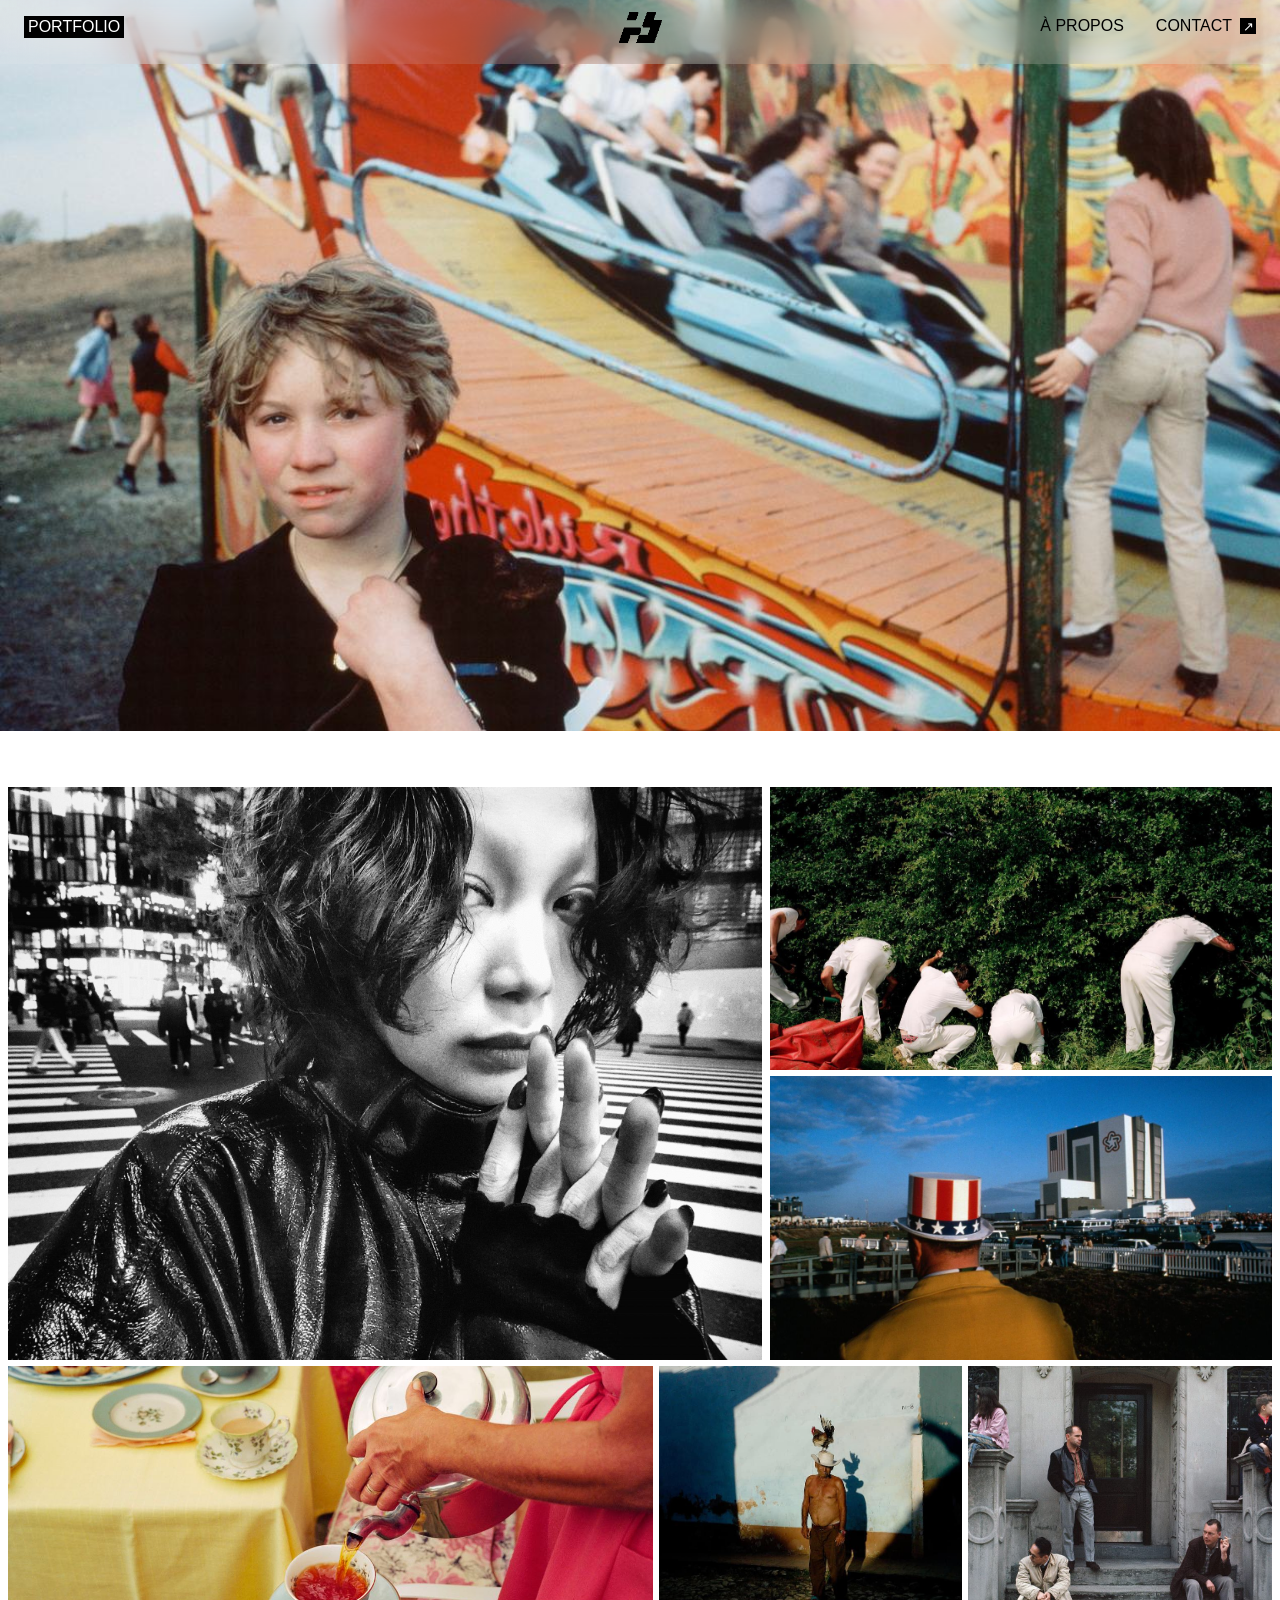
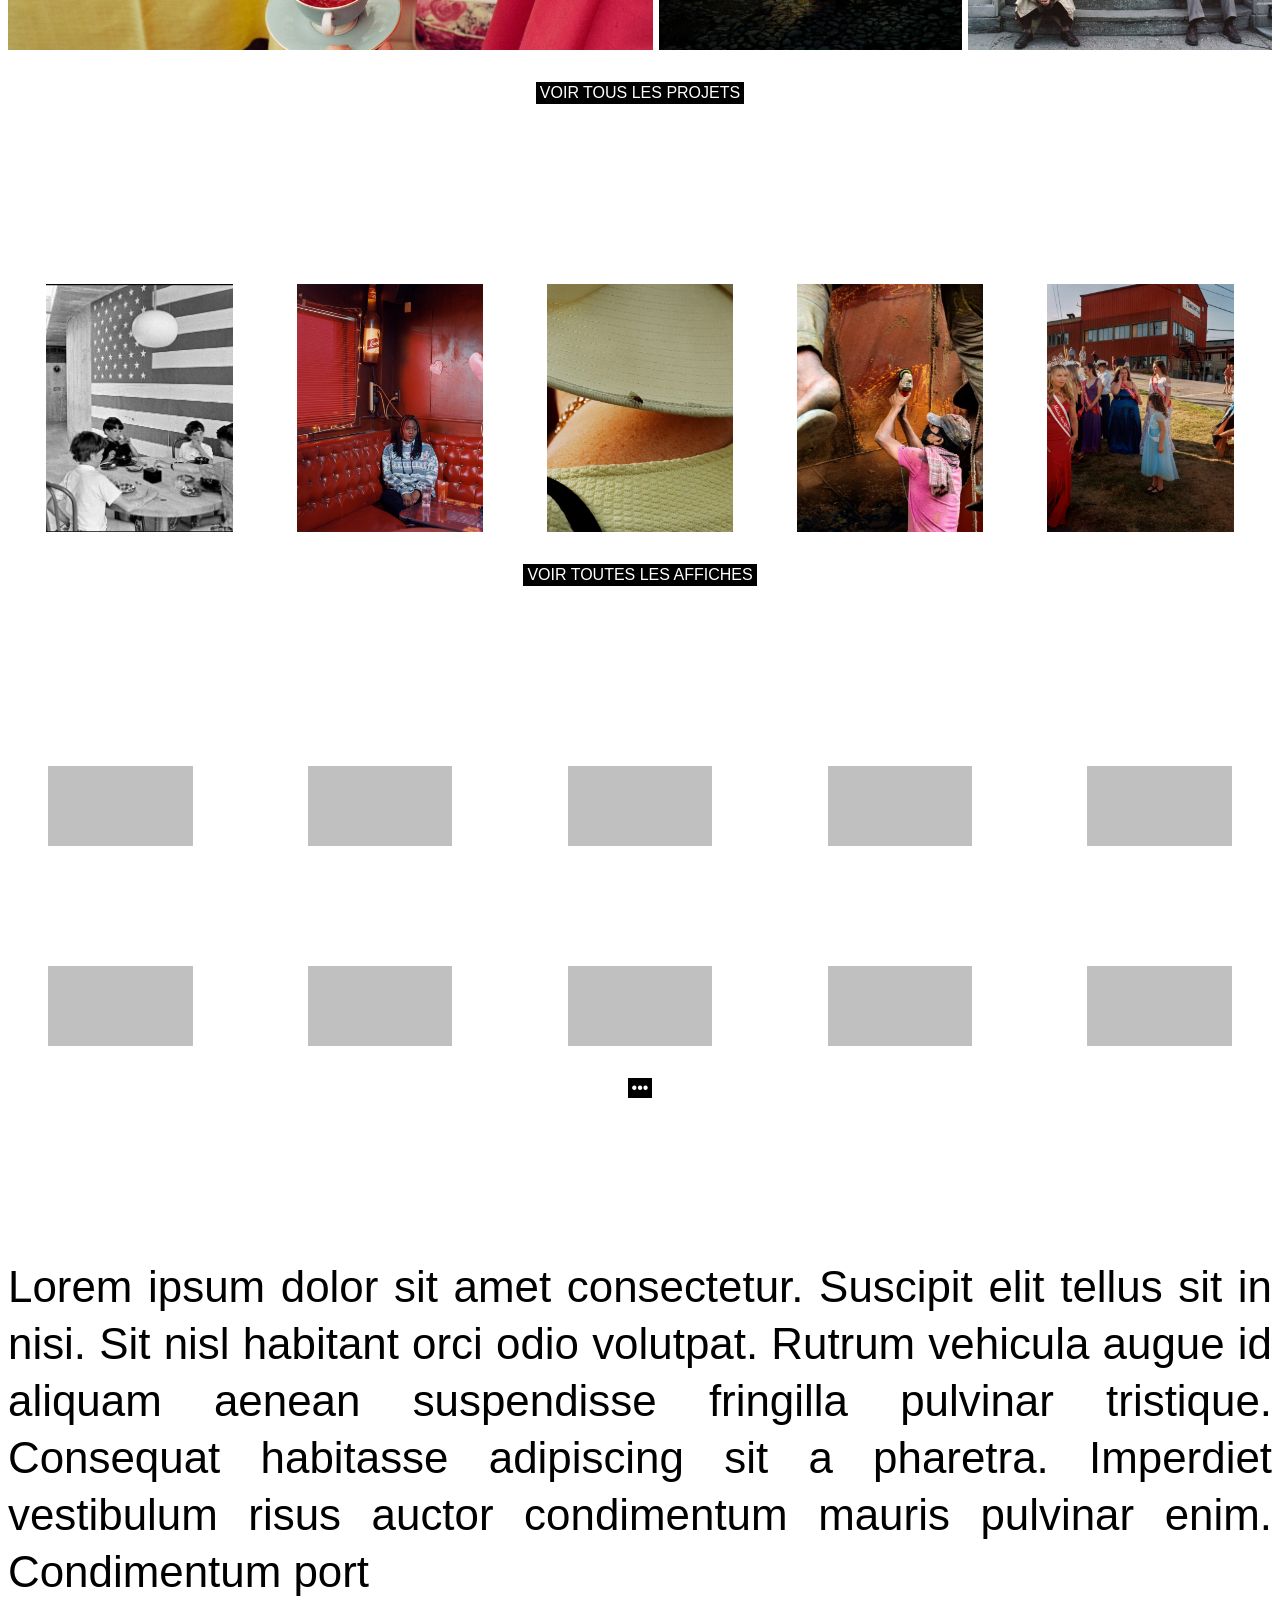
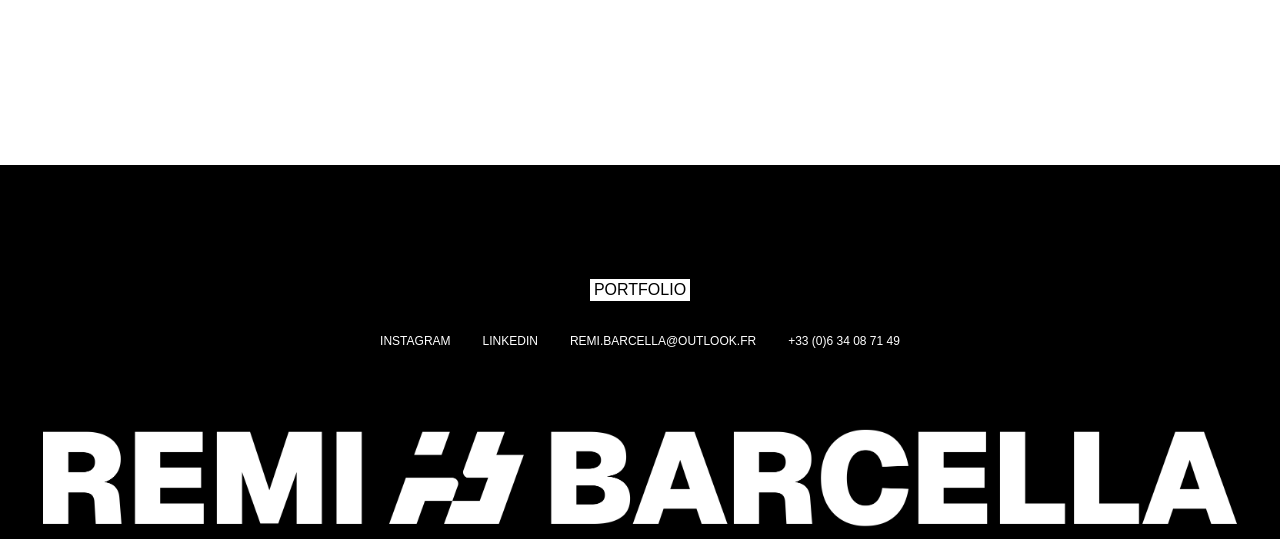
==== commit e0d7053e: "new" ====
--- a/index.html
+++ b/index.html
@@ -1,145 +1,21 @@
 <!doctype html>
-<html lang="fr">
-  <head>
-    <!-- figma:head-start -->
-    <meta charset="UTF-8" />
-    <meta name="viewport" content="width=device-width, initial-scale=1.0" />
-    <title>Rémi Barcella｜Portfolio</title>
-    <link rel="stylesheet" href="./style.css" />
-    <!-- figma:head-end -->
-  </head>
-  <body>
-    <!-- figma:body-start -->
-    <div id="top">
-      <header class="header">
-        <nav class="header__primary" aria-label="Navigation principale">
-          <a class="tag tag--dark" href="#portfolio">Portfolio</a>
-        </nav>
-
-        <a class="small-logo" href="#top" aria-label="Retour en haut">
-          <span class="small-logo__left"><img src="./images/3428a.svg" alt="" /></span>
-          <span class="small-logo__mark"><img src="./images/594ac.svg" alt="" /></span>
-          <span class="small-logo__right"><img src="./images/a2c84.svg" alt="" /></span>
-        </a>
-
-        <nav class="header__secondary" aria-label="Navigation secondaire">
-          <a class="nav-link" href="#about">À propos</a>
-          <a class="nav-link nav-link--arrow" href="#contact">
-            Contact
-            <img src="./images/b7818.svg" alt="" />
-          </a>
-        </nav>
-      </header>
-
-      <main>
-        <section class="hero" aria-label="Projet à la une">
-          <img src="./images/adb32.png" alt="Une jeune personne devant un manège de fête foraine" />
-          <img class="hero__position" src="./images/add03.svg" alt="" />
-        </section>
-
-        <section class="portfolio section" id="portfolio" aria-label="Projets sélectionnés">
-          <div class="project-grid">
-            <div class="project-row">
-              <a class="project project--lead" href="#contact">
-                <img src="./images/5c494.png" alt="Portrait devant un manège de fête foraine" />
-                <span class="project__label">Voir le projet</span>
-              </a>
-              <div class="project-stack">
-                <a class="project project--small" href="#contact">
-                  <img src="./images/0b1e1.png" alt="Portrait de rue en noir et blanc" />
-                  <span class="project__label">Voir le projet</span>
-                </a>
-                <a class="project project--small" href="#contact">
-                  <img src="./images/46a78.png" alt="Oiseaux blancs marchant dans la végétation" />
-                  <span class="project__label">Voir le projet</span>
-                </a>
-              </div>
-            </div>
-            <div class="project-row">
-              <a class="project project--wide" href="#contact">
-                <img src="./images/0b8a1.png" alt="Thé versé à table" />
-                <span class="project__label">Voir le projet</span>
-              </a>
-              <div class="project-pair">
-                <a class="project project--half" href="#contact">
-                  <img src="./images/79999.png" alt="Architecture industrielle sous un ciel bleu" />
-                  <span class="project__label">Voir le projet</span>
-                </a>
-                <a class="project project--half" href="#contact">
-                  <img src="./images/2a50b.png" alt="Personnes devant un bâtiment vitré" />
-                  <span class="project__label">Voir le projet</span>
-                </a>
-              </div>
-            </div>
-          </div>
-          <a class="tag tag--dark section__button" href="#contact">Voir tous les projets</a>
-        </section>
-
-        <section class="posters section" aria-label="Affiches sélectionnées">
-          <div class="posters__row">
-            <a class="poster" href="#contact">
-              <img src="./images/ac5cf.png" alt="Affiche éditoriale dans un intérieur blanc" />
-            </a>
-            <a class="poster" href="#contact">
-              <img src="./images/9301e.png" alt="Affiche d’exposition rouge" />
-            </a>
-            <a class="poster" href="#contact">
-              <img src="./images/ee701.png" alt="Affiche crème et orange minimaliste" />
-            </a>
-            <a class="poster" href="#contact">
-              <img src="./images/47219.png" alt="Affiche de mode colorée" />
-            </a>
-            <a class="poster" href="#contact">
-              <img src="./images/5e189.png" alt="Affiche rouge pour un événement culturel" />
-            </a>
-          </div>
-          <a class="tag tag--dark section__button" href="#contact">Voir toutes les affiches</a>
-        </section>
-
-        <section class="logos section" aria-label="Identités sélectionnées">
-          <div class="logos__grid">
-            <a class="logo-placeholder" href="#contact" aria-label="Projet d’identité 1"></a>
-            <a class="logo-placeholder" href="#contact" aria-label="Projet d’identité 2"></a>
-            <a class="logo-placeholder" href="#contact" aria-label="Projet d’identité 3"></a>
-            <a class="logo-placeholder" href="#contact" aria-label="Projet d’identité 4"></a>
-            <a class="logo-placeholder" href="#contact" aria-label="Projet d’identité 5"></a>
-            <a class="logo-placeholder" href="#contact" aria-label="Projet d’identité 6"></a>
-            <a class="logo-placeholder" href="#contact" aria-label="Projet d’identité 7"></a>
-            <a class="logo-placeholder" href="#contact" aria-label="Projet d’identité 8"></a>
-            <a class="logo-placeholder" href="#contact" aria-label="Projet d’identité 9"></a>
-            <a class="logo-placeholder" href="#contact" aria-label="Projet d’identité 10"></a>
-          </div>
-          <a
-            class="tag tag--dark section__button"
-            href="#contact"
-            aria-label="Voir toutes les identités"
-            >•••</a
-          >
-        </section>
-
-        <section class="about" id="about">
-          <p>
-            Lorem ipsum dolor sit amet consectetur. Suscipit elit tellus sit in nisi. Sit nisl
-            habitant orci odio volutpat. Rutrum vehicula augue id aliquam aenean suspendisse
-            fringilla pulvinar tristique. Consequat habitasse adipiscing sit a pharetra. Imperdiet
-            vestibulum risus auctor condimentum mauris pulvinar enim. Condimentum port
-          </p>
-        </section>
-      </main>
-
-      <footer class="footer" id="contact">
-        <div class="footer__contact">
-          <a class="tag tag--light" href="#portfolio">Portfolio</a>
-          <nav class="footer__links" aria-label="Liens de contact">
-            <a href="https://www.instagram.com/" target="_blank" rel="noreferrer">Instagram</a>
-            <a href="https://www.linkedin.com/" target="_blank" rel="noreferrer">LinkedIn</a>
-            <a href="mailto:remi.barcella@outlook.fr">remi.barcella@outlook.fr</a>
-            <a href="tel:+33634087149">+33 (0)6 34 08 71 49</a>
-          </nav>
-        </div>
-        <img class="footer__logo" src="./images/176ca.svg" alt="Remi Barcella" />
-      </footer>
+<html lang="fr"><head><meta charset="utf-8"><meta name="viewport" content="width=device-width, initial-scale=1"><meta name="description" content="Portfolio photographique et créatif de Rémi Barcella."><title>Rémi Barcella — Accueil</title><link rel="icon" type="image/png" href="favicon.png"><link rel="stylesheet" href="styles.css"></head>
+<body class="home-page"><header class="site-header" id="top">
+ <a class="label" href="tout-voir.html">Portfolio</a>
+ <a class="site-header__brand" href="accueil.html" aria-label="Retour à l’accueil"><img src="images/monogramme.png" alt="Rémi Barcella" /></a>
+ <nav class="site-header__nav" aria-label="Navigation principale"><a href="accueil.html#a-propos">À propos</a><a href="#contact">Contact <span class="arrow-box" aria-hidden="true">↗</span></a></nav>
+ </header><main class="home"><section class="home-hero" aria-label="Photographie d’un enfant devant un manège"><img src="images/manege.jpg" alt="Enfant devant un manège coloré" fetchpriority="high"></section><section class="home-section home-section--projects" aria-label="Sélection de projets">
+ <div class="home-projects"><a class="media hp-portrait" href="nom-du-projet.html" aria-label="Voir Portrait noir et blanc en ville"><img src="images/portrait-rue.jpg" alt="Portrait noir et blanc en ville" loading="eager" decoding="async"></a><a class="media hp-nature" href="nom-du-projet.html" aria-label="Voir Installation dans la nature"><img src="images/nature.jpg" alt="Installation dans la nature" loading="eager" decoding="async"></a><a class="media hp-ville" href="nom-du-projet.html" aria-label="Voir Paysage urbain"><img src="images/ville-chapeau.jpg" alt="Paysage urbain" loading="eager" decoding="async"></a>
+ <div class="home-projects__bottom"><a class="media hp-tea" href="nom-du-projet.html" aria-label="Voir Service du thé"><img src="images/service-the.jpg" alt="Service du thé" loading="eager" decoding="async"></a><a class="media " href="nom-du-projet.html" aria-label="Voir Scène au crépuscule"><img src="images/cowboy.jpg" alt="Scène au crépuscule" loading="eager" decoding="async"></a><a class="media " href="nom-du-projet.html" aria-label="Voir Groupe sur les marches"><img src="images/escaliers-hommes.jpg" alt="Groupe sur les marches" loading="eager" decoding="async"></a></div></div>
+ <a class="button" href="projets.html">Voir tous les projets</a></section><section class="home-section home-section--posters" aria-label="Sélection d’affiches"><div class="poster-row"><a class="media poster" href="affiches.html" aria-label="Voir Affiche photographique"><img src="images/drapeau-americain.jpg" alt="Affiche photographique" loading="eager" decoding="async"></a><a class="media poster" href="affiches.html" aria-label="Voir Affiche photographique"><img src="images/banquette-rouge.jpg" alt="Affiche photographique" loading="eager" decoding="async"></a><a class="media poster" href="affiches.html" aria-label="Voir Affiche photographique"><img src="images/detail-chapeau.jpg" alt="Affiche photographique" loading="eager" decoding="async"></a><a class="media poster" href="affiches.html" aria-label="Voir Affiche photographique"><img src="images/cheval.jpg" alt="Affiche photographique" loading="eager" decoding="async"></a><a class="media poster" href="affiches.html" aria-label="Voir Affiche photographique"><img src="images/festival.jpg" alt="Affiche photographique" loading="eager" decoding="async"></a></div><a class="button" href="affiches.html">Voir toutes les affiches</a></section><section class="home-section home-section--logos"><section class="portfolio-after" aria-label="Logos à venir"><div class="logo-placeholders"><span class="logo-placeholder" aria-hidden="true"></span><span class="logo-placeholder" aria-hidden="true"></span><span class="logo-placeholder" aria-hidden="true"></span><span class="logo-placeholder" aria-hidden="true"></span><span class="logo-placeholder" aria-hidden="true"></span><span class="logo-placeholder" aria-hidden="true"></span><span class="logo-placeholder" aria-hidden="true"></span><span class="logo-placeholder" aria-hidden="true"></span><span class="logo-placeholder" aria-hidden="true"></span><span class="logo-placeholder" aria-hidden="true"></span></div><a class="dots" href="autres.html" aria-label="Découvrir les autres réalisations">•••</a></section></section><p class="home-intro" id="a-propos">Lorem ipsum dolor sit amet consectetur. Suscipit elit tellus sit in nisi. Sit nisl habitant orci odio volutpat. Rutrum vehicula augue id aliquam aenean suspendisse fringilla pulvinar tristique. Consequat habitasse adipiscing sit a pharetra. Imperdiet vestibulum risus auctor condimentum mauris pulvinar enim. Condimentum port</p></main><footer class="footer" id="contact">
+   <div class="footer__contact">
+    <a class="footer__button" href="tout-voir.html">Portfolio</a>
+    <div class="footer__links">
+      <a href="https://www.instagram.com/remi.barcella/" target="_blank" rel="noopener noreferrer">Instagram</a>
+      <a href="https://www.linkedin.com/in/remi-barcella/" target="_blank" rel="noopener noreferrer">LinkedIn</a>
+      <a href="mailto:remi.barcella@outlook.fr">remi.barcella@outlook.fr</a>
+      <a href="tel:+33634087149">+33 (0)6 34 08 71 49</a>
     </div>
-    <!-- figma:body-end -->
-  </body>
-</html>
+   </div>
+   <a class="footer__signature" href="#top" aria-label="Retour en haut de page"><img class="footer__logo" src="images/remi-barcella-wordmark.png" alt="RÉMI BARCELLA" /></a>
+  </footer></body></html>
--- a/styles.css
+++ b/styles.css
@@ -0,0 +1,219 @@
+/* Rémi Barcella — reconstruction HTML/CSS d’après les exports Figma (1632px). */
+:root { --black:#000; --white:#fff; --gray:#c0c0c0; --gap:8px; }
+* { box-sizing:border-box; }
+html { scroll-behavior:smooth; }
+body { margin:0; background:#fff; color:#000; font-family:Geist,Inter,Arial,Helvetica,sans-serif; font-weight:400; overflow-x:hidden; }
+a { color:inherit; text-decoration:none; }
+img { display:block; max-width:100%; }
+a:focus-visible { outline:2px solid #000; outline-offset:5px; }
+.footer a:focus-visible { outline-color:#fff; }
+.site-header { position:absolute; inset:0 0 auto; height:64px; z-index:20; display:grid; grid-template-columns:1fr auto 1fr; align-items:start; padding:16px 24px; }
+.home-page .site-header { background:rgba(255,255,255,.10); backdrop-filter:blur(20px); -webkit-backdrop-filter:blur(20px); }
+.site-header .label { justify-self:start; }
+.label,.button,.dots { display:inline-flex; width:max-content; justify-content:center; align-items:center; padding:3px 4px; background:#000; color:#fff; font-family:inherit; font-size:16px; font-weight:400; line-height:1; text-transform:uppercase; white-space:nowrap; transition:background .18s,color .18s; }
+.label:hover,.button:hover,.dots:hover { background:#aaa; color:#000; }
+.site-header__brand { position:relative; width:44px; height:35px; top:-6px; transform:none; justify-self:center; display:flex; align-items:center; justify-content:center; transition:transform .2s; }
+.site-header__brand:hover { transform:rotate(-5deg); }
+.site-header__brand img { width:43px; height:auto; }
+.site-header__nav { display:flex; justify-content:flex-end; align-items:center; gap:32px; padding-top:1px; font-size:16px; text-transform:uppercase; white-space:nowrap; }
+.site-header__nav a { display:inline-flex; align-items:center; gap:8px; }
+.arrow-box { display:inline-flex; width:16px; height:16px; align-items:center; justify-content:center; color:#fff; background:#000; font-size:13px; line-height:1; }
+.site-header__nav a:hover,.footer__links a:hover,.back-link:hover { text-decoration:underline; text-underline-offset:3px; }
+.site-header__nav a:focus-visible,.footer__links a:focus-visible,.back-link:focus-visible { text-decoration:underline; text-underline-offset:3px; }
+.media { display:block; position:relative; min-width:0; min-height:0; overflow:hidden; background:#eee; }
+.media img { width:100%; height:100%; object-fit:cover; transition:transform .55s cubic-bezier(.2,.7,.2,1); }
+.media:hover img { transform:scale(1.025); }
+.media:focus-visible { outline:2px solid #000; outline-offset:3px; z-index:1; }
+/* Footer / wordmark is extracted as a transparent PNG from the supplied Figma PDF. */
+.footer { display:flex; flex-direction:column; align-items:center; gap:80px; width:100%; padding:114px 40px 12px; background:#000; color:#fff; overflow:hidden; }
+.footer__contact { display:flex; flex-direction:column; align-items:center; gap:32px; }
+.footer__button { display:inline-flex; padding:3px 4px; background:#fff; color:#000; text-transform:uppercase; font-size:16px; line-height:1; }
+.footer__button:hover { background:#bbb; }
+.footer__links { display:flex; justify-content:center; align-items:center; gap:32px; font-size:12px; line-height:16px; text-transform:uppercase; white-space:nowrap; }
+.footer__signature { display:block; width:100%; }
+.footer__signature img { display:block; width:100%; height:auto; }
+/* Repeated grey logo placeholders retained as in the supplied Figma designs. */
+.portfolio-after { display:flex; flex-direction:column; align-items:center; gap:32px; width:100%; }
+.logo-placeholders { display:grid; grid-template-columns:repeat(5,160px); gap:120px 165px; justify-content:center; width:100%; }
+.logo-placeholder { width:160px; height:80px; background:var(--gray); }
+.dots { font-size:16px; padding:2px 4px; }
+/* Home */
+.home { display:flex; flex-direction:column; gap:180px; padding-bottom:165px; }
+.home-hero { height: min(932px, 57.10785vw); min-height:380px; width:100%; overflow:hidden; }
+.home-hero img { width:100%; height:100%; object-fit:cover; object-position:center; }
+.home-section { display:flex; flex-direction:column; align-items:center; gap:32px; padding-inline:8px; }
+.home-section--projects { margin-top:-124px; }
+.home-projects { display:grid; grid-template-columns:3fr 2fr; grid-template-rows:repeat(3, minmax(0,22.15vw)); width:100%; gap:6px 8px; }
+.home-projects .hp-portrait { grid-column:1; grid-row:1/span 2; }
+.home-projects .hp-nature { grid-column:2; grid-row:1; }
+.home-projects .hp-ville { grid-column:2; grid-row:2; }
+.home-projects__bottom { display:grid; grid-column:1/span 2; grid-row:3; grid-template-columns:2.125fr 1fr 1fr; gap:6px; min-height:0; }
+.poster-row { display:grid; grid-template-columns:repeat(5,237px); justify-content:center; gap:88px; width:100%; }
+.poster-row .poster { aspect-ratio:237/316; }
+.home-intro { margin:-20px 8px 0; font-size:56px; line-height:1.3; text-align:justify; }
+/* Portfolio indexes */
+.portfolio-page { padding-top:500px; }
+.portfolio-main { display:flex; flex-direction:column; gap:180px; align-items:center; padding-bottom:178px; }
+.filter-nav { display:flex; align-items:flex-end; justify-content:center; gap:160px; height:48px; }
+.filter-nav a { display:inline-flex; align-items:flex-end; gap:8px; color:var(--gray); font-size:40px; line-height:48px; white-space:nowrap; transition:color .2s; }
+.filter-nav a:hover,.filter-nav a.active { color:#000; }
+.filter-nav small { display:inline-flex; align-items:center; justify-content:center; width:auto; min-width:17px; height:15px; padding:0 3px; margin-bottom:2px; background:currentColor; color:#fff; font-size:12px; line-height:1; }
+.filter-nav a:not(.active) small { background:#c0c0c0; }
+/* White number on black/grey square; don't inherit parent's color for the numeral. */
+.filter-nav small { position:relative; isolation:isolate; background:none!important; color:#fff; }
+.filter-nav small::before { content:''; position:absolute; inset:0; background:#c0c0c0; z-index:-1; }
+.filter-nav .active small::before { background:#000; }
+.portfolio-grid { display:grid; grid-template-columns:repeat(4,minmax(0,1fr)); grid-auto-rows:calc(22.15vw + 2px); gap:6px 8px; width:100%; padding:0 8px; }
+.portfolio-grid--projects .media:nth-child(n+9) { grid-column:span 2; }
+.portfolio-grid--posters { grid-template-columns:repeat(4,237px); grid-auto-rows:316px; gap:54px 123px; justify-content:center; padding:0 8px; margin-top:22px; margin-bottom:24px; }
+.portfolio-grid--posters .poster:nth-child(9) { grid-column:2; }
+/* The Tout Voir composition is six image strips; item widths vary by row. */
+.mosaic { display:flex; flex-direction:column; gap:6px; width:100%; padding:0 8px; }
+.mosaic__row { display:grid; height:calc(22.15vw + 2px); gap:8px; min-height:0; }
+.mosaic__row--1 { grid-template-columns:414fr 226fr 418fr 508fr; }
+.mosaic__row--2 { grid-template-columns:628fr 224fr 724fr; }
+.mosaic__row--3 { grid-template-columns:240fr 996fr 338fr; }
+.mosaic__row--4 { grid-template-columns:420fr 408fr 226fr 510fr; }
+.mosaic__row--5 { grid-template-columns:240fr 496fr 236fr 590fr; }
+.mosaic__row--6 { grid-template-columns:240fr 738fr 224fr 336fr; }
+/* Project detail */
+.project-page { padding:66px 8px 0; }
+.project-layout { display:grid; grid-template-columns:317px minmax(0,1fr); gap:8px; }
+.project-sidebar { min-width:0; display:flex; flex-direction:column; }
+.project-meta { flex:none; display:flex; flex-direction:column; justify-content:space-between; height:854px; padding:0 8px 16px; }
+.back-link { font-size:16px; text-transform:uppercase; }
+.project-meta__title { display:flex; flex-direction:column; gap:80px; }
+.eyebrow { margin:0 0 16px; color:var(--gray); font-size:12px; line-height:14px; text-transform:uppercase; }
+.project-meta h1 { margin:0; font-size:24px; font-weight:400; }
+.project-copy { flex:1; display:flex; flex-direction:column; gap:160px; background:#f2f2f2; padding:320px 8px 40px; }
+.project-copy section { display:flex; flex-direction:column; gap:24px; }
+.project-copy h2 { margin:0; font-size:24px; line-height:29px; font-weight:400; }
+.project-copy p { margin:0; font-size:12px; line-height:16px; text-align:justify; }
+.project-media { min-width:0; display:flex; flex-direction:column; gap:6px; }
+.project-media img { width:100%; object-fit:cover; transform:scaleX(-1); }
+.project-img-1 { height:732px; }
+.project-img-2 { height:1028px; }
+.project-img-3 { height:836px; }
+.project-img-4 { height:770px; }
+.project-pager { display:grid; grid-template-columns:1fr auto 1fr; align-items:end; gap:32px; padding:150px 24px 190px; }
+.project-pager__item { display:flex; flex-direction:column; gap:24px; }
+.project-pager__item:last-child { align-items:flex-end; text-align:right; }
+.project-pager strong { font-size:64px; font-weight:400; line-height:.8; }
+.project-pager span { font-size:24px; color:var(--gray); }
+/* Tablet */
+@media(max-width:1400px) {
+ .filter-nav { gap:clamp(45px,9.8vw,160px); }
+ .filter-nav a { font-size:clamp(24px,2.45vw,40px); }
+ .poster-row { grid-template-columns:repeat(5,minmax(0,1fr)); gap:5vw; padding:0 3vw; }
+ .portfolio-grid--posters { grid-template-columns:repeat(4,minmax(0,237px)); gap:45px 6vw; }
+ .logo-placeholders { grid-template-columns:repeat(5,minmax(0,160px)); column-gap:clamp(25px,9vw,165px); padding:0 40px; }
+ .logo-placeholder { width:100%; }
+ .home-intro { font-size:clamp(30px,3.43vw,56px); }
+ .project-layout { grid-template-columns:minmax(220px,19.42vw) minmax(0,1fr); }
+ .project-media img { height:auto; aspect-ratio:1.765; }
+ .project-img-2 { aspect-ratio:1.255!important; }
+ .project-img-3 { aspect-ratio:1.545!important; }
+ .project-img-4 { aspect-ratio:1.674!important; }
+ .project-copy { gap:8vw; padding-top:18vw; }
+ .project-meta { height:52vw; }
+}
+@media(max-width:900px) {
+ .site-header { padding:16px; }
+ .site-header__nav { gap:18px; font-size:13px; }
+ .label { font-size:13px; }
+ .portfolio-page { padding-top:300px; }
+ .portfolio-main,.home { gap:100px; }
+ .portfolio-main,.home { padding-bottom:100px; }
+ .filter-nav { gap:5vw; height:auto; }
+ .filter-nav a { font-size:clamp(18px,2.7vw,24px); line-height:32px; }
+ .filter-nav small { font-size:10px; min-width:14px; height:14px; }
+ .portfolio-grid { grid-auto-rows:26vw; }
+ .mosaic__row { height:26vw; }
+ .portfolio-grid--posters { grid-auto-rows:auto; grid-template-columns:repeat(3,minmax(0,1fr)); gap:28px; }
+ .portfolio-grid--posters .poster { aspect-ratio:237/316; }
+ .portfolio-grid--posters .poster:nth-child(9) { grid-column:auto; }
+ .logo-placeholders { column-gap:5vw; row-gap:50px; }
+ .logo-placeholder { aspect-ratio:2/1; height:auto; }
+ .home-hero { min-height:420px; height:64vw; }
+ .home-section--projects { margin-top:-45px; }
+ .home-projects { grid-template-rows:repeat(3,28vw); }
+ .home-intro { margin-top:0; line-height:1.16; }
+ .footer { gap:55px; padding:85px 24px 16px; }
+ .footer__contact { gap:28px; }
+ .footer__links { flex-wrap:wrap; gap:14px 25px; }
+ .project-copy { padding:100px 12px 50px; gap:85px; }
+}
+@media(max-width:600px) {
+ .site-header { height:58px; padding:14px 12px; }
+ .site-header__brand { top:-5px; width:32px; }
+ .site-header__brand img { width:31px; }
+ .site-header .label { font-size:10px; }
+ .site-header__nav { font-size:10px; gap:10px; }
+ .arrow-box { width:12px; height:12px; font-size:10px; }
+ .home-hero { height:72vh; min-height:400px; }
+ .home-hero img { object-position:28% center; }
+ .home-section { padding:0 6px; }
+ .home-section--projects { margin-top:-65px; }
+ .home-projects { grid-template-columns:1fr 1fr; grid-template-rows:repeat(4,42vw); gap:6px; }
+ .home-projects .hp-portrait { grid-column:1/span 2; grid-row:1/span 2; }
+ .home-projects .hp-nature { grid-column:1; grid-row:3; }
+ .home-projects .hp-ville { grid-column:2; grid-row:3; }
+ .home-projects__bottom { grid-column:1/span 2; grid-row:4; }
+ .home-projects__bottom .media:nth-child(3) { display:none; }
+ .home-projects__bottom { grid-template-columns:2fr 1fr; }
+ .poster-row { grid-template-columns:repeat(2,minmax(0,1fr)); gap:16px; padding:0 18px; }
+ .poster-row .poster:last-child { grid-column:1 / span 2; width:calc(50% - 8px); justify-self:center; }
+ .home-intro { font-size:clamp(24px,6.2vw,36px); margin:0 8px; text-align:left; }
+ .portfolio-page { padding-top:165px; }
+ .portfolio-main,.home { gap:72px; padding-bottom:72px; }
+ .filter-nav { display:grid; grid-template-columns:1fr 1fr; width:calc(100% - 32px); column-gap:18px; row-gap:8px; }
+ .filter-nav a { font-size:23px; justify-content:space-between; }
+ .portfolio-grid { grid-template-columns:repeat(2,minmax(0,1fr)); grid-auto-rows:48vw; gap:6px; padding:0 6px; }
+ .portfolio-grid--projects .media:nth-child(n+9) { grid-column:auto; }
+ .portfolio-grid--posters { grid-auto-rows:auto; grid-template-columns:repeat(2,minmax(0,1fr)); gap:18px; padding:0 18px; margin-top:0; margin-bottom:0; }
+ .mosaic { display:grid; grid-template-columns:repeat(2,minmax(0,1fr)); gap:6px; padding:0 6px; }
+ .mosaic__row { display:contents; }
+ .mosaic .media { aspect-ratio:1; }
+ .logo-placeholders { grid-template-columns:repeat(2,minmax(0,1fr)); padding:0 22px; gap:40px 25px; }
+ .footer { padding:75px 16px 18px; gap:56px; }
+ .footer__links { max-width:360px; font-size:10px; line-height:16px; }
+ .footer__signature { width:100%; }
+ .project-page { padding:64px 6px 0; }
+ .project-layout { display:flex; flex-direction:column; gap:6px; }
+ .project-meta { height:300px; padding:0 10px 18px; }
+ .project-meta__title { gap:35px; }
+ .project-copy { padding:65px 12px; gap:65px; }
+ .project-copy section { max-width:480px; }
+ .project-media { gap:6px; }
+ .project-media img { aspect-ratio:1.4!important; height:auto; }
+ .project-pager { gap:12px; padding:80px 8px 100px; }
+ .project-pager strong { font-size:clamp(26px,7vw,42px); }
+ .project-pager span { font-size:12px; }
+ .project-pager .button { font-size:11px; }
+}
+@media(prefers-reduced-motion:reduce) { *,*::before,*::after { scroll-behavior:auto!important; transition:none!important; } }
+
+/* Finishing touches shared across the pages. */
+::selection { background:#000; color:#fff; }
+.home-hero img { display:block; }
+.footer__links a { transition:opacity .18s ease; }
+.footer__links a:hover { opacity:.72; }
+
+@media(max-width:900px) {
+ .home { gap:clamp(72px,11vw,100px); }
+ .portfolio-main { gap:clamp(72px,11vw,100px); }
+ .portfolio-page { padding-top:clamp(165px,33vw,300px); }
+ .project-pager { padding:100px 18px 130px; }
+}
+
+@media(max-width:600px) {
+ .site-header__nav a { min-height:28px; }
+ .home-hero { min-height: min(400px,72vh); }
+ .portfolio-grid--posters .poster { width:100%; }
+ .footer__links { width:100%; }
+ .project-pager__item { gap:16px; }
+}
+
+@media(prefers-reduced-motion:reduce) {
+ .media img,.footer__links a { transition:none; }
+}
